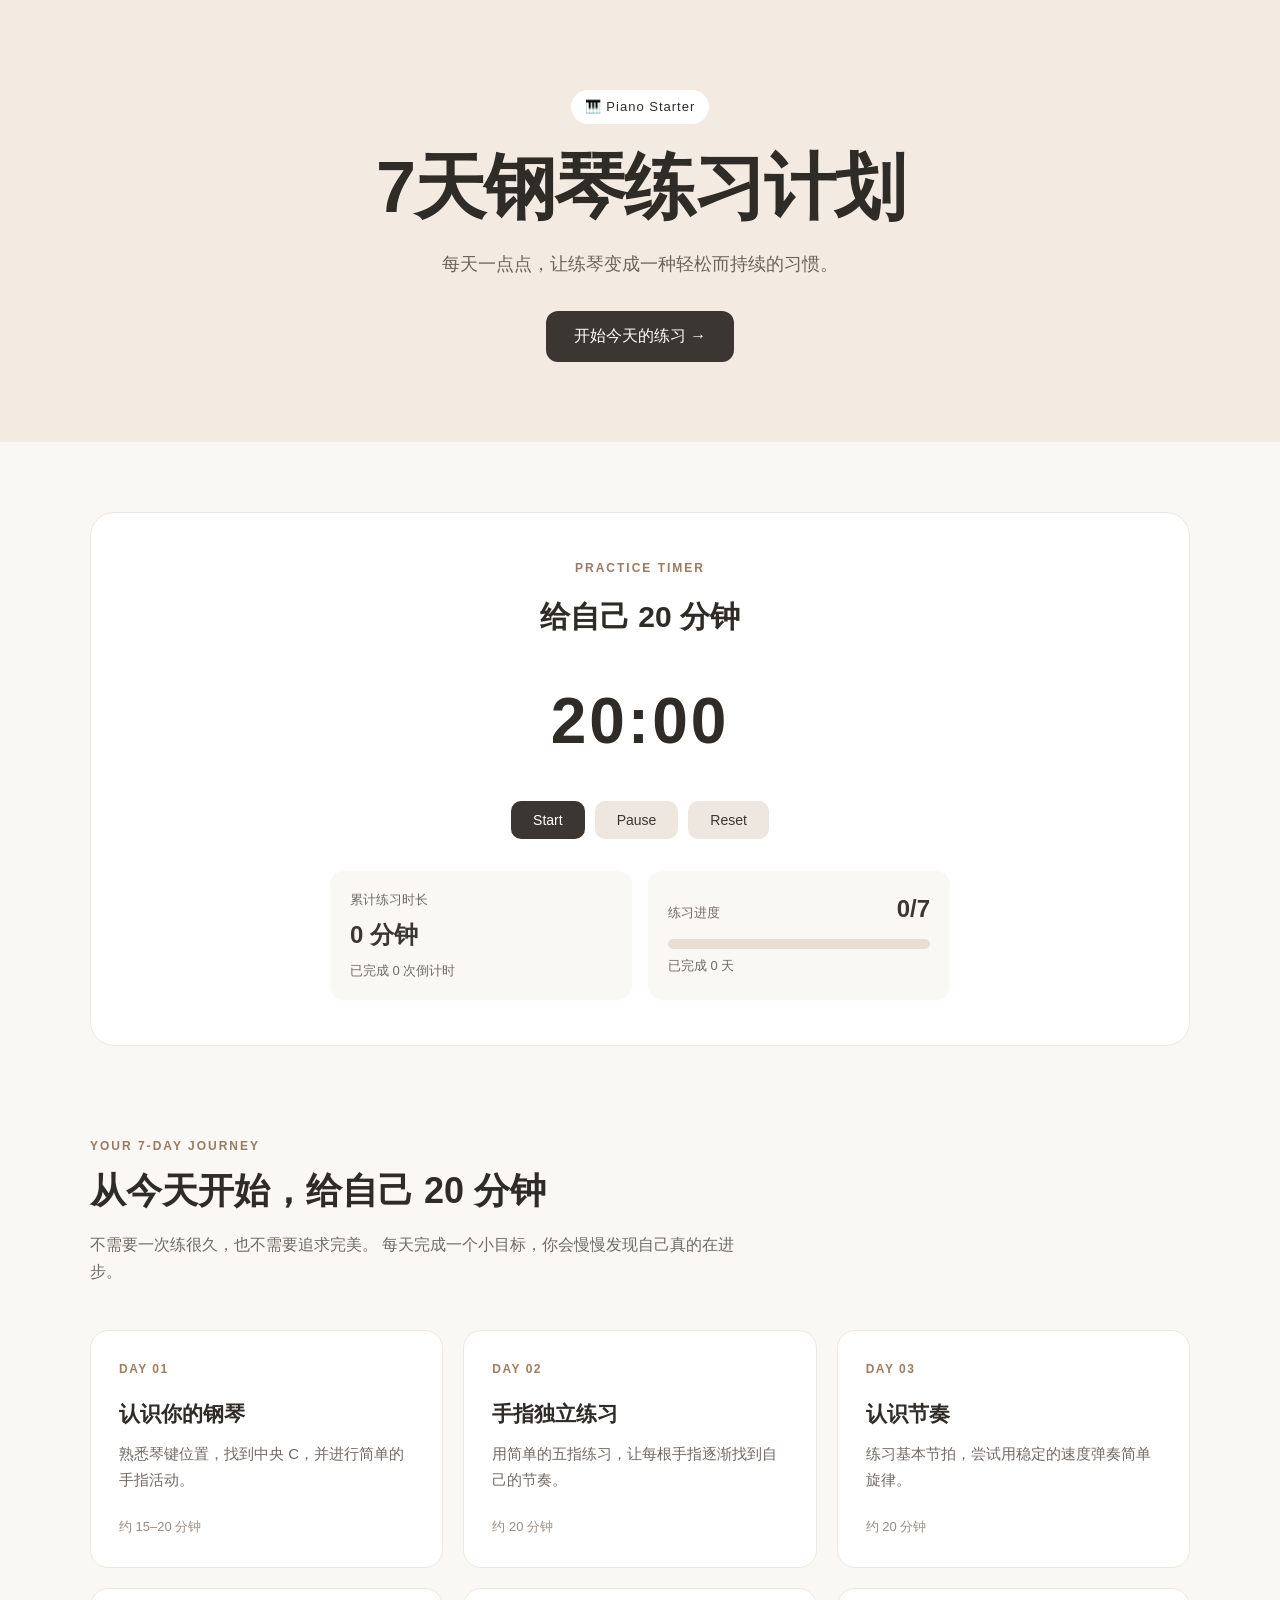
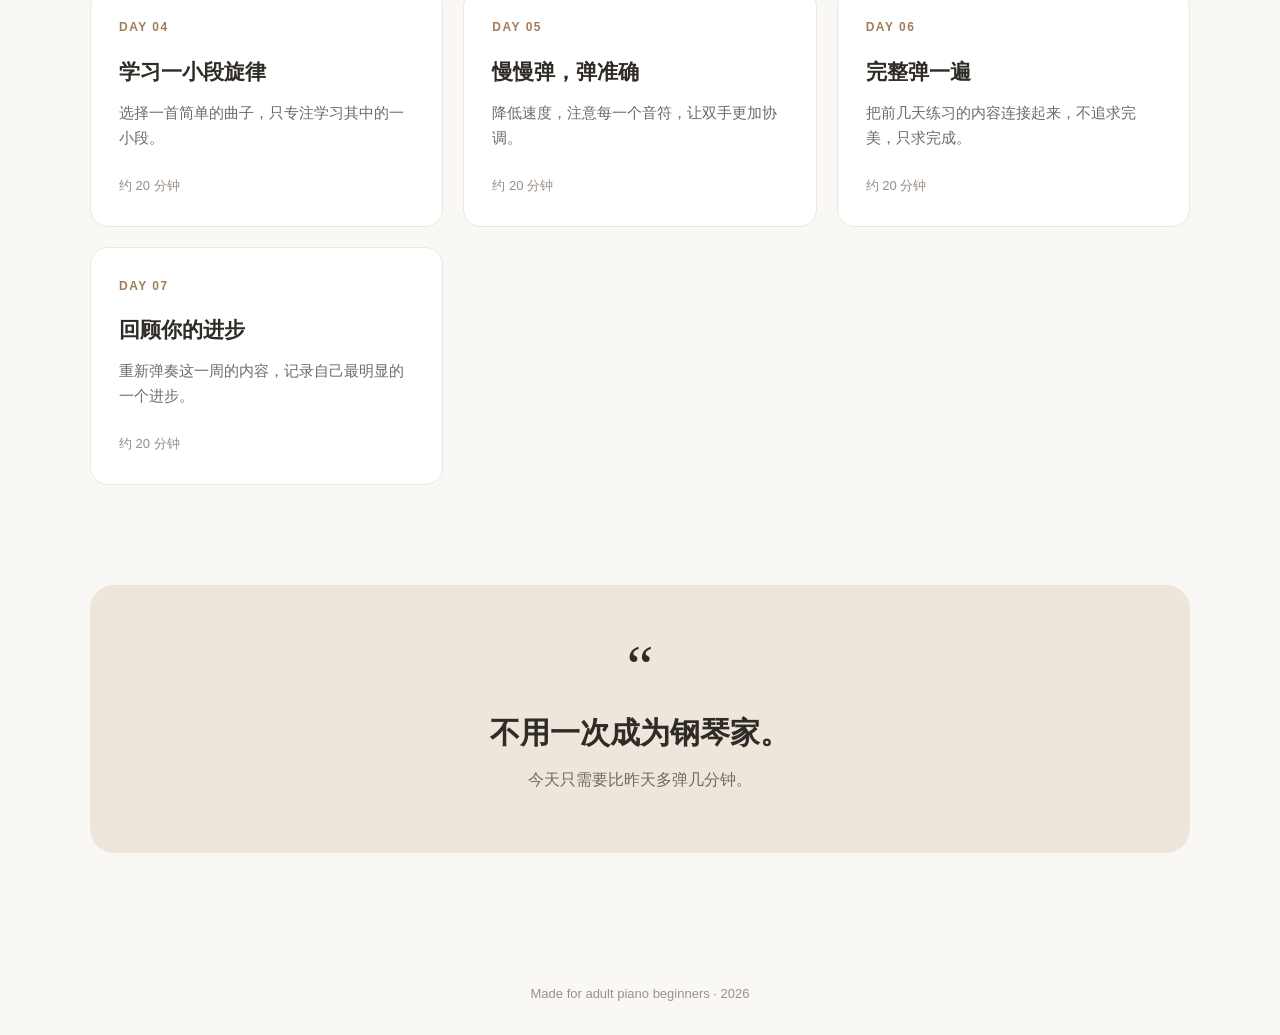
==== index.html @ 1a53426b "Initial version of piano practice website" ====
<!DOCTYPE html>
<html lang="zh-CN">
<head>
    <meta charset="UTF-8">
    <meta name="viewport" content="width=device-width, initial-scale=1.0">
    <title>钢琴初学者 · 7天练习计划</title>
    <link rel="stylesheet" href="style.css">
</head>

<body>


    <!-- Hero -->
    <header class="hero">
        <div class="container">

            <div class="badge">🎹 Piano Starter</div>

            <h1>7天钢琴练习计划</h1>

            <p class="subtitle">
                每天一点点，让练琴变成一种轻松而持续的习惯。
            </p>

            <button id="startButton" class="main-button">
                开始今天的练习 →
            </button>

            <p id="message" class="encouragement"></p>

        </div>
    </header>


    <main class="container">

        <!-- Timer -->
        <section class="timer-section">

            <p class="section-label">PRACTICE TIMER</p>

            <h2>给自己 20 分钟</h2>

            <div id="timer" class="timer">
                20:00
            </div>

            <div class="timer-buttons">

                <button id="startTimer" class="timer-button">
                    Start
                </button>

                <button id="pauseTimer" class="timer-button secondary">
                    Pause
                </button>

                <button id="resetTimer" class="timer-button secondary">
                    Reset
                </button>

            </div>

            <div class="practice-stats" aria-label="练习统计">
                <div class="practice-stat">
                    <span class="practice-stat-label">累计练习时长</span>
                    <strong id="totalPracticeDuration">0 分钟</strong>
                    <span id="completedTimerCount" class="practice-stat-detail">已完成 0 次倒计时</span>
                </div>

                <div class="practice-stat progress-stat">
                    <div class="progress-heading">
                        <span class="practice-stat-label">练习进度</span>
                        <strong id="practiceProgress">0/7</strong>
                    </div>
                    <div class="progress-track" role="progressbar" aria-label="七天练习进度" aria-valuemin="0" aria-valuemax="7" aria-valuenow="0">
                        <div id="practiceProgressBar" class="progress-bar"></div>
                    </div>
                    <span id="practiceProgressDetail" class="practice-stat-detail">已完成 0 天</span>
                </div>
            </div>

        </section>


        <!-- Introduction -->
        <section class="intro">

            <p class="section-label">
                YOUR 7-DAY JOURNEY
            </p>

            <h2>
                从今天开始，给自己 20 分钟
            </h2>

            <p>
                不需要一次练很久，也不需要追求完美。
                每天完成一个小目标，你会慢慢发现自己真的在进步。
            </p>

        </section>


        <!-- Practice Cards -->
        <section class="practice-grid">

            <article class="practice-card" data-day="1">
                <div class="day">DAY 01</div>
                <h3>认识你的钢琴</h3>
                <p>
                    熟悉琴键位置，找到中央 C，并进行简单的手指活动。
                </p>
                <span>约 15–20 分钟</span>
            
            <span class="completion-status" data-completion-day="1"></span>

            
            </article>

            <article class="practice-card" data-day="2">
                <div class="day">DAY 02</div>
                <h3>手指独立练习</h3>
                <p>
                    用简单的五指练习，让每根手指逐渐找到自己的节奏。
                </p>
                <span>约 20 分钟</span>
                <span class="completion-status" data-completion-day="2"></span>
            </article>


            <article class="practice-card" data-day="3">
                <div class="day">DAY 03</div>
                <h3>认识节奏</h3>
                <p>
                    练习基本节拍，尝试用稳定的速度弹奏简单旋律。
                </p>
                <span>约 20 分钟</span>
                <span class="completion-status" data-completion-day="3"></span>
            </article>


            <article class="practice-card" data-day="4">
                <div class="day">DAY 04</div>
                <h3>学习一小段旋律</h3>
                <p>
                    选择一首简单的曲子，只专注学习其中的一小段。
                </p>
                <span>约 20 分钟</span>
                <span class="completion-status" data-completion-day="4"></span>
            </article>


            <article class="practice-card" data-day="5">
                <div class="day">DAY 05</div>
                <h3>慢慢弹，弹准确</h3>
                <p>
                    降低速度，注意每一个音符，让双手更加协调。
                </p>
                <span>约 20 分钟</span>
                <span class="completion-status" data-completion-day="5"></span>
            </article>


            <article class="practice-card" data-day="6">
                <div class="day">DAY 06</div>
                <h3>完整弹一遍</h3>
                <p>
                    把前几天练习的内容连接起来，不追求完美，只求完成。
                </p>
                <span>约 20 分钟</span>
                <span class="completion-status" data-completion-day="6"></span>
            </article>


            <article class="practice-card" data-day="7">
                <div class="day">DAY 07</div>
                <h3>回顾你的进步</h3>
                <p>
                    重新弹奏这一周的内容，记录自己最明显的一个进步。
                </p>
                <span>约 20 分钟</span>
                <span class="completion-status" data-completion-day="7"></span>
            </article>

        </section>


        <!-- Bottom Message -->
        <section class="bottom-message">

            <div class="quote">
                “
            </div>

            <h2>
                不用一次成为钢琴家。
            </h2>

            <p>
                今天只需要比昨天多弹几分钟。
            </p>

        </section>
    
    </main>


    <!-- Modal -->
    <div id="practiceModal" class="modal">

        <div class="modal-content">

            <button id="maximizeModal" class="maximize-button" type="button" aria-label="Maximize window" title="Maximize window">
                ⛶
            </button>

            <button id="closeModal" class="close-button">
                ×
            </button>

            <p id="modalDay" class="modal-day">
                DAY 01
            </p>

            <h2 id="modalTitle">
                认识你的钢琴
            </h2>

            


            <div class="modal-section">

                <h3>🎹 今天练什么</h3>

                <p id="modalPractice">
                    找到中央 C，并熟悉钢琴键盘的位置。
                </p>

            </div>


            <div class="modal-section">

                <h3>⏱️ 建议练习时间</h3>

                <p id="modalTime">
                    15–20 分钟
                </p>

            </div>


            <div class="modal-section">

                <h3>📝 练习步骤</h3>

                <p id="modalSteps">
                    先找到中央 C，然后进行简单的五指练习。
                </p>

            </div>


            <div class="modal-section">

                <h3>💡 小提示</h3>

                <p id="modalTip">
                    不需要追求速度，先熟悉键盘的位置。
                </p>

            </div>


            <div class="video-placeholder">

   <video
    id="modalVideo"
    controls
    muted
    playsinline
    width="100%"
>
    <source id="modalVideoSource" src="./videos/day1.mp4" type="video/mp4">
</video>

<div id="videoComingSoon" class="video-coming-soon">
    <div class="video-icon">🎬</div>

    <strong>教学视频即将上线</strong>

    <p>先按照上面的练习步骤完成今天的练习吧。</p>
</div>
 <div id="encouragementMessage"></div> 
<div class="modal-practice-actions">
    <button id="completePracticeButton" class="complete-button">
        ✓ 完成今天的练习
    </button>
    <button id="repeatPracticeButton" class="repeat-button" type="button">
        再次练习
    </button>
</div>

          </div>

        </div>

    </div>


    <footer>
        <p>
            Made for adult piano beginners · 2026
        </p>
    </footer>


    <script src="script.js"></script>

</body>
</html>
---- style.css ----
* {
    margin: 0;
    padding: 0;
    box-sizing: border-box;
}


body {
    font-family: -apple-system, BlinkMacSystemFont, "Segoe UI", sans-serif;
    background: #faf8f5;
    color: #2f2b27;
    line-height: 1.7;
}


.container {
    width: min(1100px, 90%);
    margin: 0 auto;
}


/* =========================
   Hero
========================= */

.hero {
    padding: 90px 0 80px;
    text-align: center;
    background: #f3ebe2;
}


.badge {
    display: inline-block;
    padding: 6px 14px;
    margin-bottom: 22px;
    border-radius: 30px;
    background: #ffffff;
    font-size: 13px;
    letter-spacing: 1px;
}


.hero h1 {
    font-size: clamp(42px, 7vw, 72px);
    line-height: 1.15;
    margin-bottom: 20px;
    letter-spacing: -2px;
}


.subtitle {
    max-width: 560px;
    margin: 0 auto 32px;
    font-size: 18px;
    color: #6c625b;
}


/* =========================
   Main Button
========================= */

.main-button {
    border: none;
    padding: 15px 28px;
    border-radius: 12px;
    background: #3b3631;
    color: white;
    font-size: 16px;
    cursor: pointer;
    transition: transform 0.2s, box-shadow 0.2s;
}


.main-button:hover {
    transform: translateY(-2px);
    box-shadow: 0 8px 20px rgba(0, 0, 0, 0.15);
}


#encouragementMessage {
    text-align: center;
    font-size: 28px;
    font-weight: 600;
    margin: 20px 0;
}


/* =========================
   Timer
========================= */

.timer-section {
    margin-top: 70px;
    padding: 45px 30px;
    text-align: center;
    background: #ffffff;
    border: 1px solid #eee7df;
    border-radius: 24px;
}


.timer-section h2 {
    margin-bottom: 25px;
    font-size: 30px;
}


.timer {
    margin-bottom: 25px;
    font-size: 64px;
    font-weight: 700;
    letter-spacing: 3px;
}


.timer-buttons {
    display: flex;
    justify-content: center;
    gap: 10px;
    flex-wrap: wrap;
}


.timer-button {
    border: none;
    padding: 11px 22px;
    border-radius: 10px;
    background: #3b3631;
    color: white;
    font-size: 14px;
    cursor: pointer;
    transition: transform 0.2s, background 0.2s;
}


.timer-button:hover {
    transform: translateY(-2px);
}


.timer-button.secondary {
    background: #eee7df;
    color: #3b3631;
}


.timer-button.secondary:hover {
    background: #e2d9cf;
}


.practice-stats {
    display: grid;
    grid-template-columns: repeat(2, minmax(0, 1fr));
    gap: 16px;
    max-width: 620px;
    margin: 32px auto 0;
    text-align: left;
}


.practice-stat {
    padding: 18px 20px;
    border-radius: 14px;
    background: #faf8f5;
}


.practice-stat-label,
.practice-stat-detail {
    display: block;
    color: #716963;
    font-size: 13px;
}


.practice-stat strong {
    display: block;
    margin: 4px 0;
    color: #3b3631;
    font-size: 24px;
}


.progress-heading {
    display: flex;
    align-items: baseline;
    justify-content: space-between;
    gap: 12px;
}


.progress-heading strong {
    margin: 0;
}


.progress-track {
    height: 10px;
    margin: 10px 0 6px;
    overflow: hidden;
    border-radius: 999px;
    background: #e8ded4;
}


.progress-bar {
    width: 0;
    height: 100%;
    border-radius: inherit;
    background: #a27d5c;
    transition: width 0.25s ease;
}


/* =========================
   Introduction
========================= */

.intro {
    max-width: 650px;
    padding: 90px 0 45px;
}


.section-label {
    margin-bottom: 12px;
    font-size: 12px;
    letter-spacing: 2px;
    font-weight: 700;
    color: #9a7b62;
}


.intro h2 {
    margin-bottom: 16px;
    font-size: 36px;
    line-height: 1.3;
}


.intro p:last-child {
    color: #716963;
}


/* =========================
   Practice Cards
========================= */

.practice-grid {
    display: grid;
    grid-template-columns: repeat(3, 1fr);
    gap: 20px;
}


.practice-card {
    padding: 28px;
    background: white;
    border: 1px solid #eee7df;
    border-radius: 18px;
    cursor: pointer;
    transition:
        transform 0.2s,
        box-shadow 0.2s,
        background 0.2s;
}


.practice-card:hover {
    transform: translateY(-5px);
    background: #f5eee7;
    box-shadow: 0 12px 30px rgba(70, 55, 40, 0.12);
}


.day {
    margin-bottom: 16px;
    font-size: 12px;
    letter-spacing: 1.5px;
    font-weight: 700;
    color: #a27d5c;
}


.practice-card h3 {
    margin-bottom: 10px;
    font-size: 21px;
}


.practice-card p {
    margin-bottom: 20px;
    color: #716963;
    font-size: 15px;
}


.practice-card span {
    font-size: 13px;
    color: #998d84;
}


/* =========================
   Modal
========================= */

.modal {
    position: fixed;
    inset: 0;
    z-index: 1000;

    display: none;
    align-items: center;
    justify-content: center;

    padding: 20px;

    background: rgba(47, 43, 39, 0.55);

    backdrop-filter: blur(4px);
}


.modal.show {
    display: flex;
}


.modal-content {
    position: relative;

    width: min(600px, 100%);
    min-width: 320px;
    max-height: 90vh;
    max-width: calc(100vw - 40px);

    overflow: auto;
    resize: both;
    box-sizing: border-box;

    padding: 45px;

    background: #ffffff;

    border-radius: 24px;

    box-shadow: 0 25px 70px rgba(0, 0, 0, 0.2);

    animation: modalAppear 0.25s ease;
}


@keyframes modalAppear {

    from {
        opacity: 0;
        transform: translateY(15px) scale(0.98);
    }

    to {
        opacity: 1;
        transform: translateY(0) scale(1);
    }

}


.close-button {
    position: absolute;
    top: 18px;
    right: 20px;

    width: 36px;
    height: 36px;

    border: none;
    border-radius: 50%;

    background: #eee7df;

    color: #3b3631;

    font-size: 24px;

    line-height: 1;

    cursor: pointer;
}


.close-button:hover {
    background: #e2d9cf;
}


.maximize-button {
    position: absolute;
    top: 18px;
    right: 64px;

    width: 36px;
    height: 36px;

    border: none;
    border-radius: 50%;

    background: #eee7df;
    color: #3b3631;

    font-size: 20px;
    line-height: 1;

    cursor: pointer;
}


.maximize-button:hover {
    background: #e2d9cf;
}


.modal-content.is-maximized {
    width: calc(100vw - 32px);
    height: calc(100vh - 32px);
    max-width: none;
    max-height: none;

    display: grid;
    grid-template-columns: minmax(0, 1fr) minmax(280px, 0.9fr);
    column-gap: clamp(24px, 4vw, 56px);
    align-content: center;

    padding: clamp(20px, 3vw, 40px) clamp(28px, 5vw, 72px);

    overflow: hidden;
    resize: none;
}


.modal-content.is-maximized > .modal-day,
.modal-content.is-maximized > h2,
.modal-content.is-maximized > .modal-section,
.modal-content.is-maximized > #encouragementMessage,
.modal-content.is-maximized > .modal-practice-actions {
    grid-column: 1;
}


.modal-content.is-maximized > h2 {
    margin-bottom: clamp(12px, 2vh, 24px);
    font-size: clamp(24px, 2.5vw, 34px);
}


.modal-content.is-maximized > .modal-section {
    margin-bottom: clamp(8px, 1.5vh, 18px);
}


.modal-content.is-maximized > .modal-section h3 {
    font-size: clamp(14px, 1.4vw, 16px);
}


.modal-content.is-maximized > .modal-section p {
    font-size: clamp(13px, 1.3vw, 16px);
    line-height: 1.45;
}


.modal-content.is-maximized > .video-placeholder {
    grid-column: 2;
    grid-row: 1 / span 8;
    align-self: center;

    margin-top: 0;
    padding: clamp(16px, 2vw, 28px);
}


.modal-content.is-maximized .video-placeholder video {
    height: clamp(160px, 42vh, 360px);
}


.modal-day {
    margin-bottom: 8px;

    color: #a27d5c;

    font-size: 12px;

    font-weight: 700;

    letter-spacing: 2px;
}


.modal-content > h2 {
    margin-bottom: 30px;

    font-size: 34px;

    line-height: 1.3;
}


.modal-section {
    margin-bottom: 24px;
}


.modal-section h3 {
    margin-bottom: 7px;

    font-size: 16px;
}


.modal-section p {
    color: #716963;
}


/* =========================
   Video Placeholder
========================= */

.video-placeholder {
    margin-top: 30px;
    padding: 35px 20px;

    text-align: center;

    border: 2px dashed #ded4ca;
    border-radius: 16px;

    background: #faf8f5;
}


.video-icon {
    display: inline-flex;

    align-items: center;
    justify-content: center;

    width: 48px;
    height: 48px;

    margin-bottom: 12px;

    border-radius: 50%;

    background: #eee5db;

    font-size: 18px;
}


.video-placeholder strong {
    display: block;

    margin-bottom: 5px;
}


.video-placeholder p {
    color: #998d84;

    font-size: 13px;
}
.video-placeholder video {
    display: block;
    width: 100%;
    height: 300px;
    margin: 0 auto;
    background: black;
}

/* =========================
   Bottom Message
========================= */

.bottom-message {
    margin: 100px 0;
    padding: 60px 30px;
    text-align: center;
    background: #eee5db;
    border-radius: 24px;
}


.quote {
    font-family: Georgia, serif;
    font-size: 60px;
    line-height: 0.7;
}


.bottom-message h2 {
    margin: 20px 0 8px;
    font-size: 30px;
}


.bottom-message p {
    color: #716963;
}


/* =========================
   Footer
========================= */

footer {
    padding: 30px;
    text-align: center;
    font-size: 13px;
    color: #9a918a;
}


/* =========================
   Mobile
========================= */

@media (max-width: 800px) {

    .hero {
        padding: 65px 0;
    }

    .practice-grid {
        grid-template-columns: repeat(2, 1fr);
    }

    .intro {
        padding-top: 65px;
    }

    .modal-content {
        min-width: 0;
        resize: none;
    }

    .modal-content.is-maximized {
        width: calc(100vw - 24px);
        height: calc(100vh - 24px);
        grid-template-columns: minmax(0, 1fr);
        row-gap: 0;
        padding: 52px 20px 18px;
        overflow-y: auto;
    }

    .modal-content.is-maximized > .video-placeholder {
        grid-column: 1;
        grid-row: auto;
        margin-top: 8px;
    }

    .modal-content.is-maximized .video-placeholder video {
        height: min(28vh, 220px);
    }

}


@media (max-width: 550px) {

    .hero h1 {
        letter-spacing: -1px;
    }

    .subtitle {
        font-size: 16px;
    }

    .practice-grid {
        grid-template-columns: 1fr;
    }

    .intro h2 {
        font-size: 29px;
    }

    .timer {
        font-size: 50px;
    }

    .practice-stats {
        grid-template-columns: 1fr;
    }

    .modal-content {
        padding: 35px 24px;
    }

    .modal-content > h2 {
        font-size: 28px;
    }

    .bottom-message {
        margin: 70px 0;
        padding: 45px 20px;
    }

}
.video-coming-soon {
    margin-top: 30px;
    padding: 35px 20px;

    text-align: center;

    border: 2px dashed #ded4ca;
    border-radius: 16px;

    background: #faf8f5;
}

.video-coming-soon strong {
    display: block;
    margin-bottom: 5px;
}

.video-coming-soon p {
    color: #998d84;
    font-size: 13px;
}
.complete-button {
    display: block;

    width: 100%;

    margin-top: 25px;
    padding: 14px 20px;

    border: none;
    border-radius: 12px;

    background: #3b3631;
    color: white;

    font-size: 15px;
    font-weight: 600;

    cursor: pointer;
}

.complete-button:hover {
    opacity: 0.9;
}


.modal-practice-actions {
    display: flex;
    gap: 12px;
    flex-wrap: wrap;
    margin-top: 25px;
}


.modal-practice-actions .complete-button {
    width: auto;
    flex: 1;
    margin-top: 0;
}


.repeat-button {
    border: 1px solid #d9c9ba;
    border-radius: 10px;
    padding: 14px 20px;
    background: #fff;
    color: #6c5140;
    font-size: 15px;
    font-weight: 600;
    cursor: pointer;
}


.repeat-button:hover {
    background: #faf3ec;
}

.completed-page {
    filter: brightness(0.85);
}
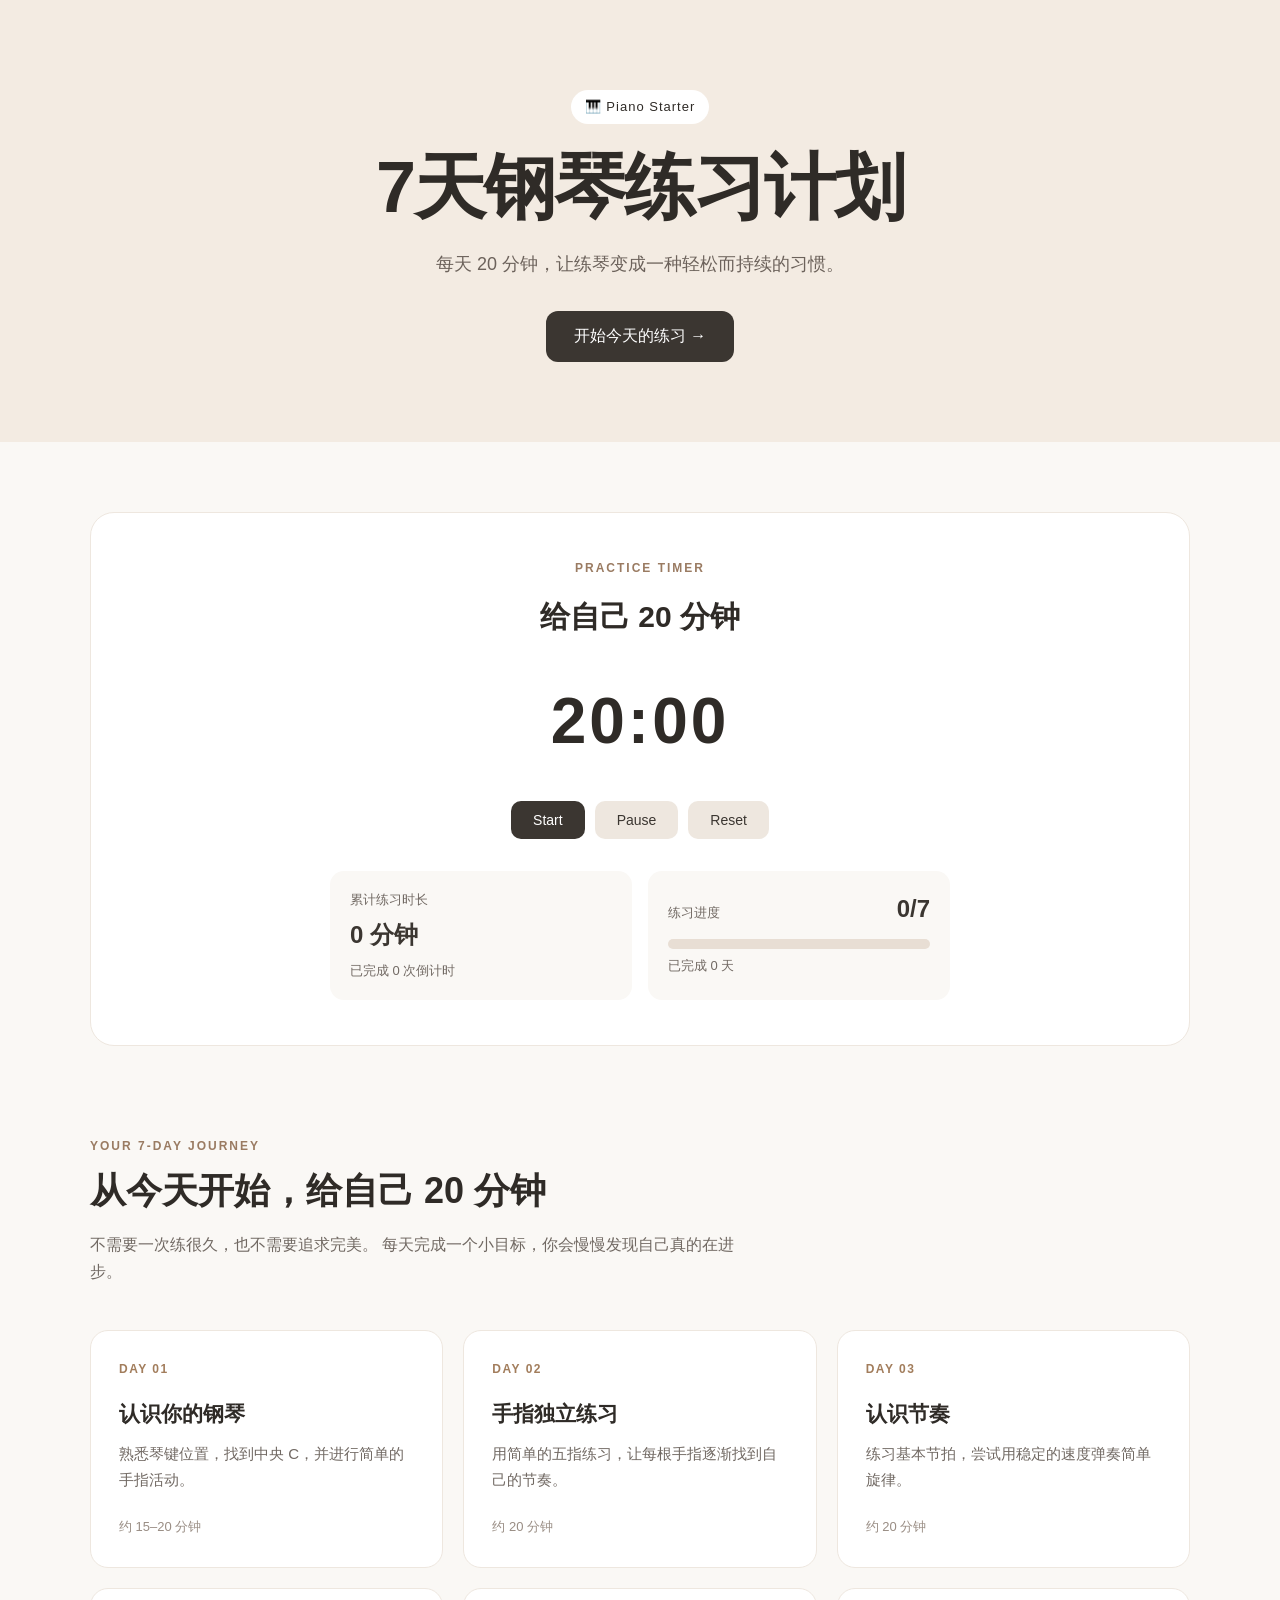
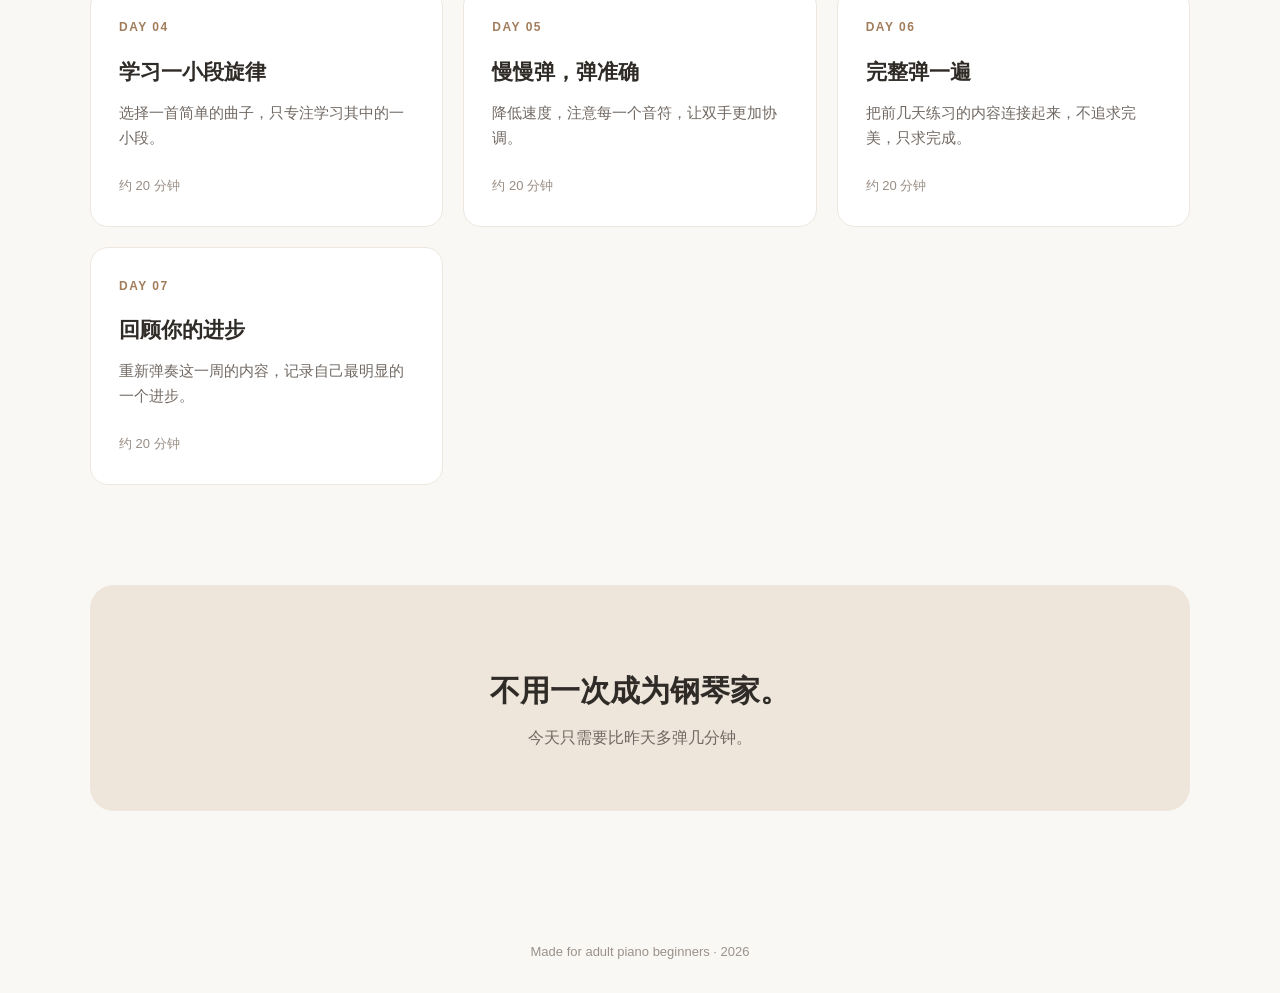
==== commit e23aa8fb: "Update homepage subtitle" ====
--- a/index.html
+++ b/index.html
@@ -19,7 +19,7 @@
             <h1>7天钢琴练习计划</h1>
 
             <p class="subtitle">
-                每天一点点，让练琴变成一种轻松而持续的习惯。
+                每天 20 分钟，让练琴变成一种轻松而持续的习惯。
             </p>
 
             <button id="startButton" class="main-button">
@@ -190,7 +190,7 @@
         <section class="bottom-message">
 
             <div class="quote">
-                “
+        
             </div>
 
             <h2>
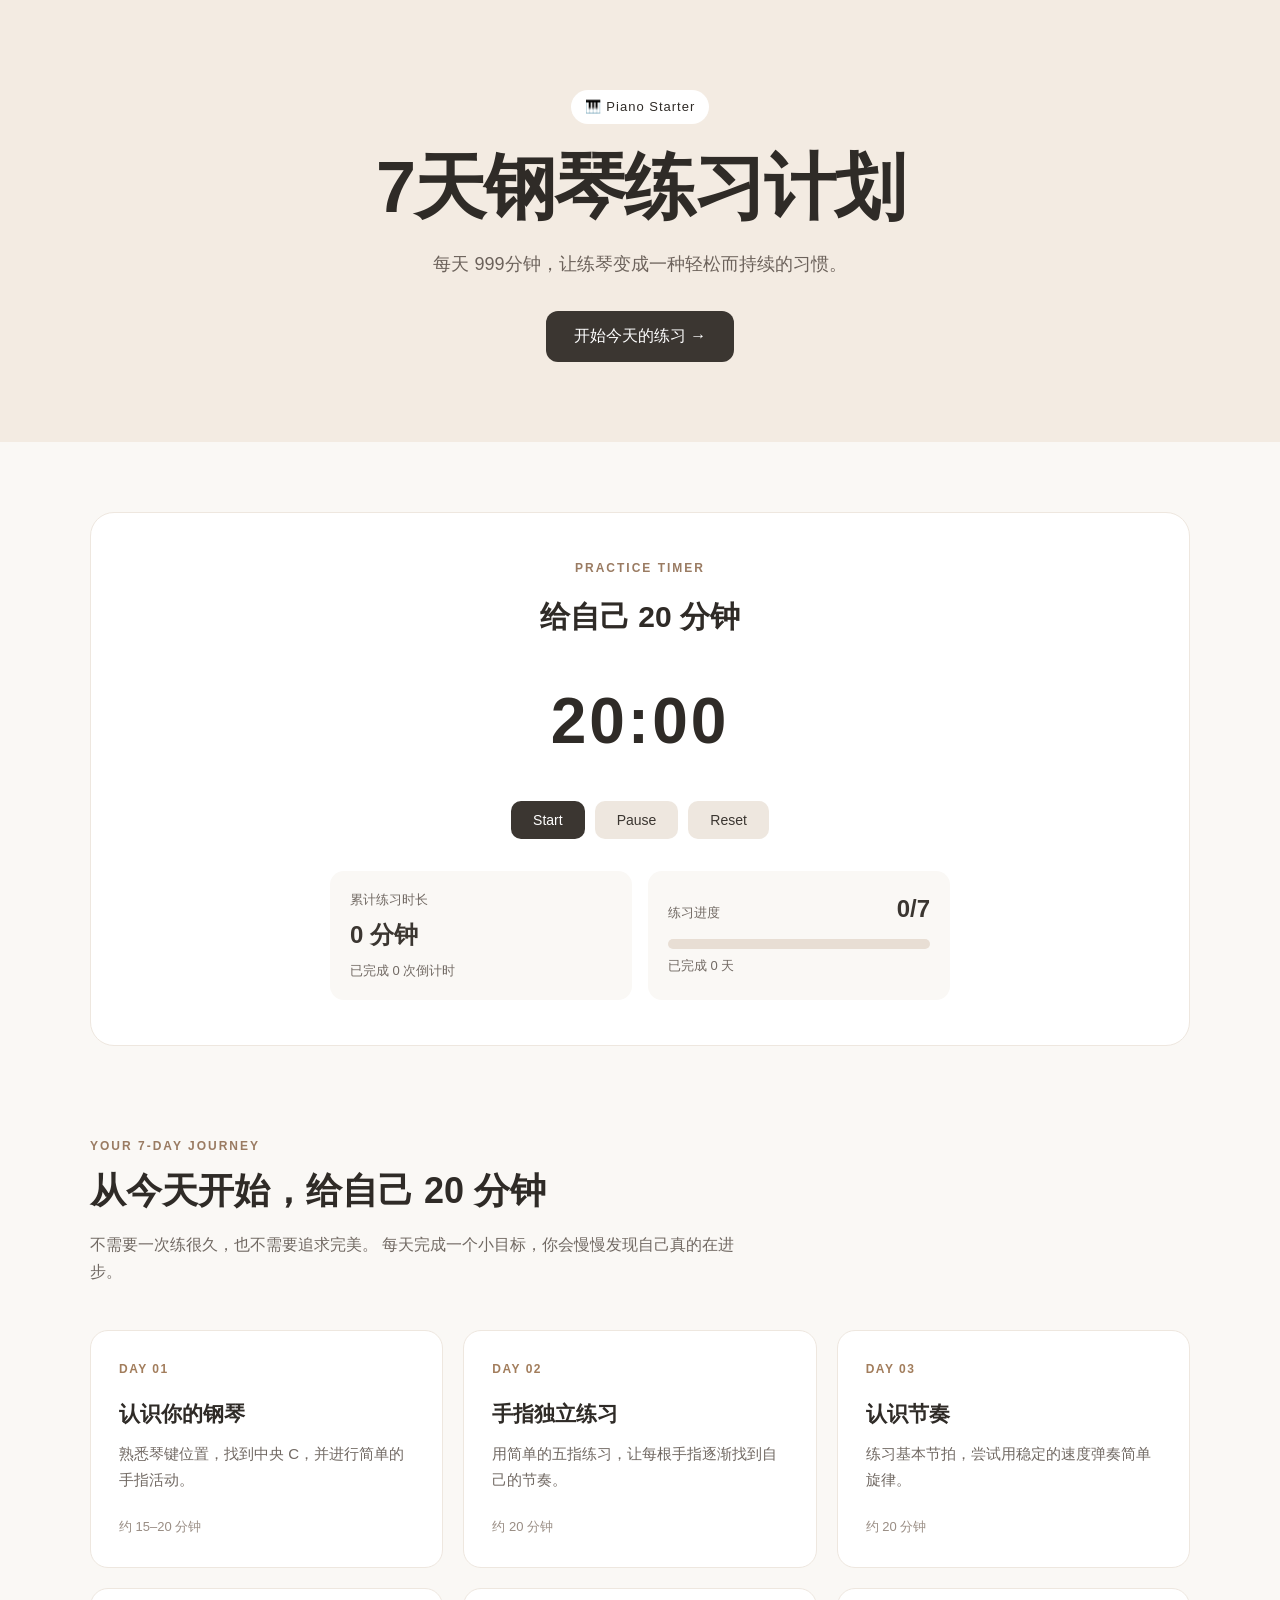
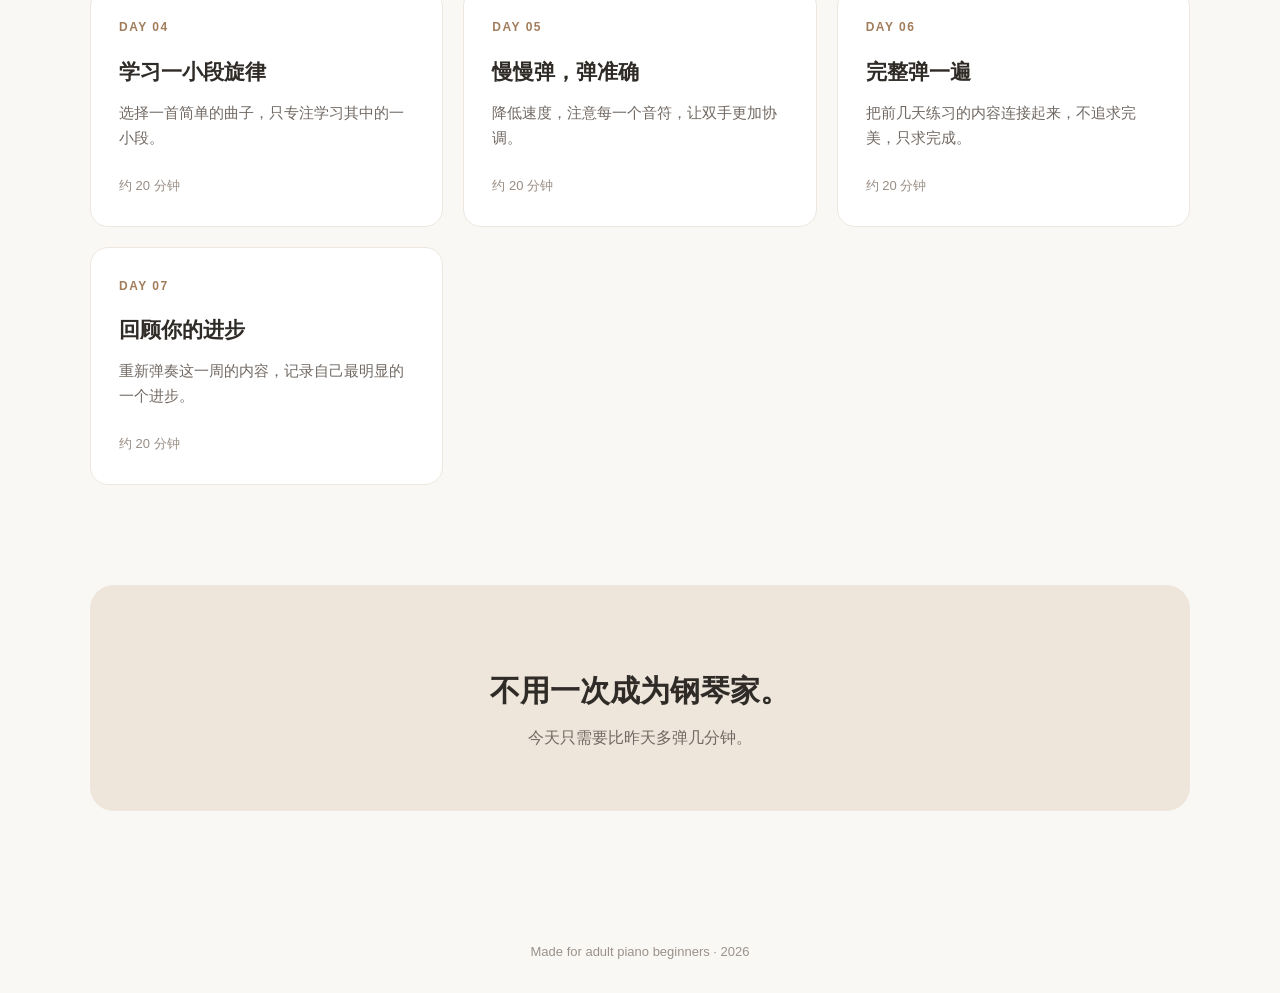
==== commit 9c83b09d: "Change practice time" ====
--- a/index.html
+++ b/index.html
@@ -19,7 +19,7 @@
             <h1>7天钢琴练习计划</h1>
 
             <p class="subtitle">
-                每天 20 分钟，让练琴变成一种轻松而持续的习惯。
+                每天 999分钟，让练琴变成一种轻松而持续的习惯。
             </p>
 
             <button id="startButton" class="main-button">
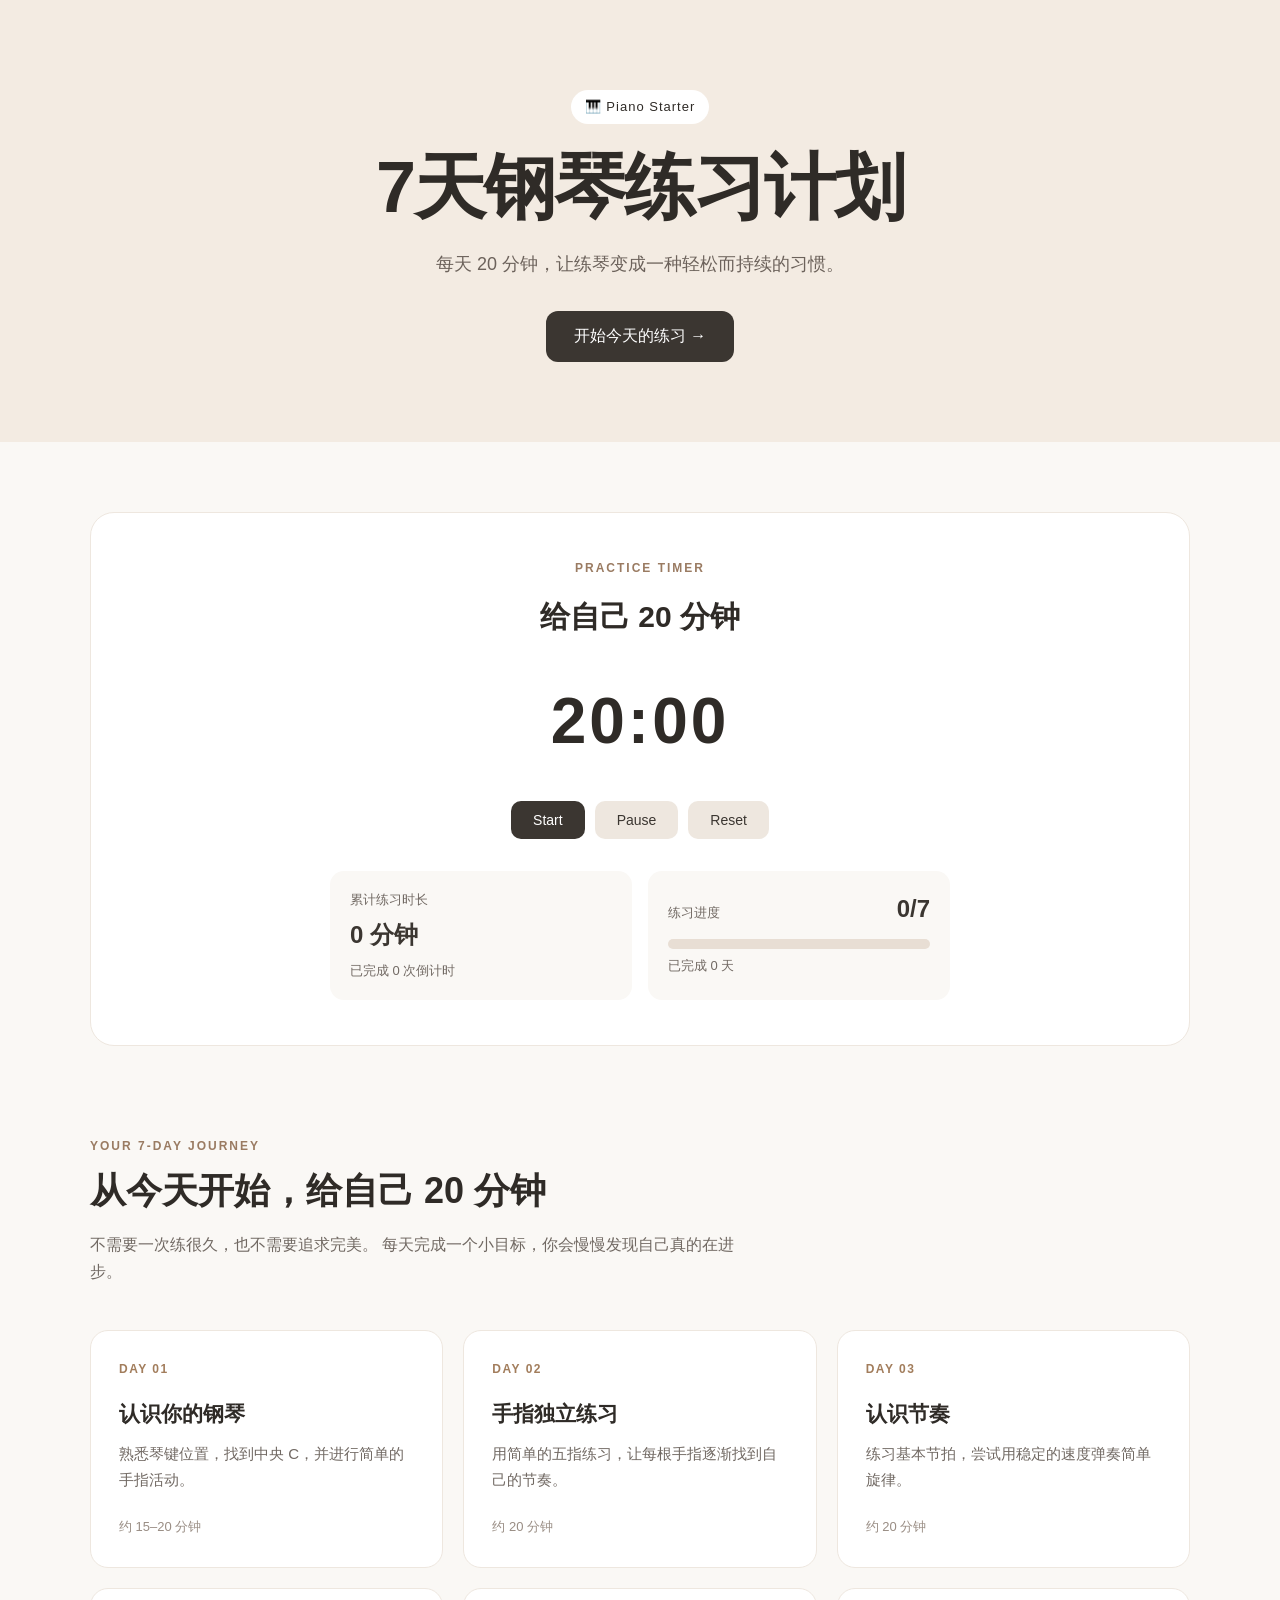
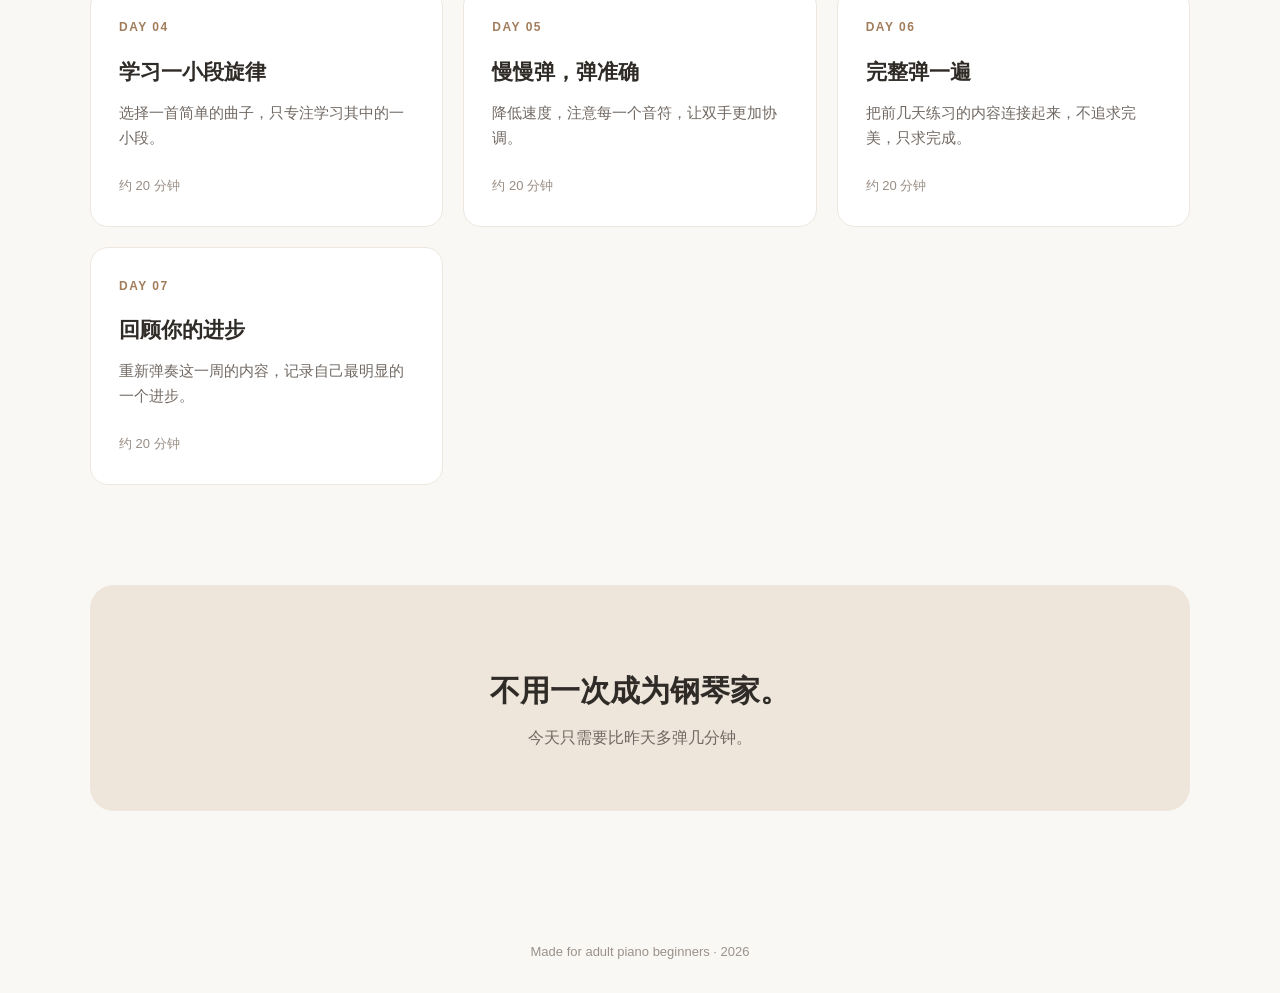
==== commit 99cc0c63: "Revert "Change practice time" This reverts commit 9c83b09d277766f130a2c8afde7ea3d3c0d91660." ====
--- a/index.html
+++ b/index.html
@@ -19,7 +19,7 @@
             <h1>7天钢琴练习计划</h1>
 
             <p class="subtitle">
-                每天 999分钟，让练琴变成一种轻松而持续的习惯。
+                每天 20 分钟，让练琴变成一种轻松而持续的习惯。
             </p>
 
             <button id="startButton" class="main-button">
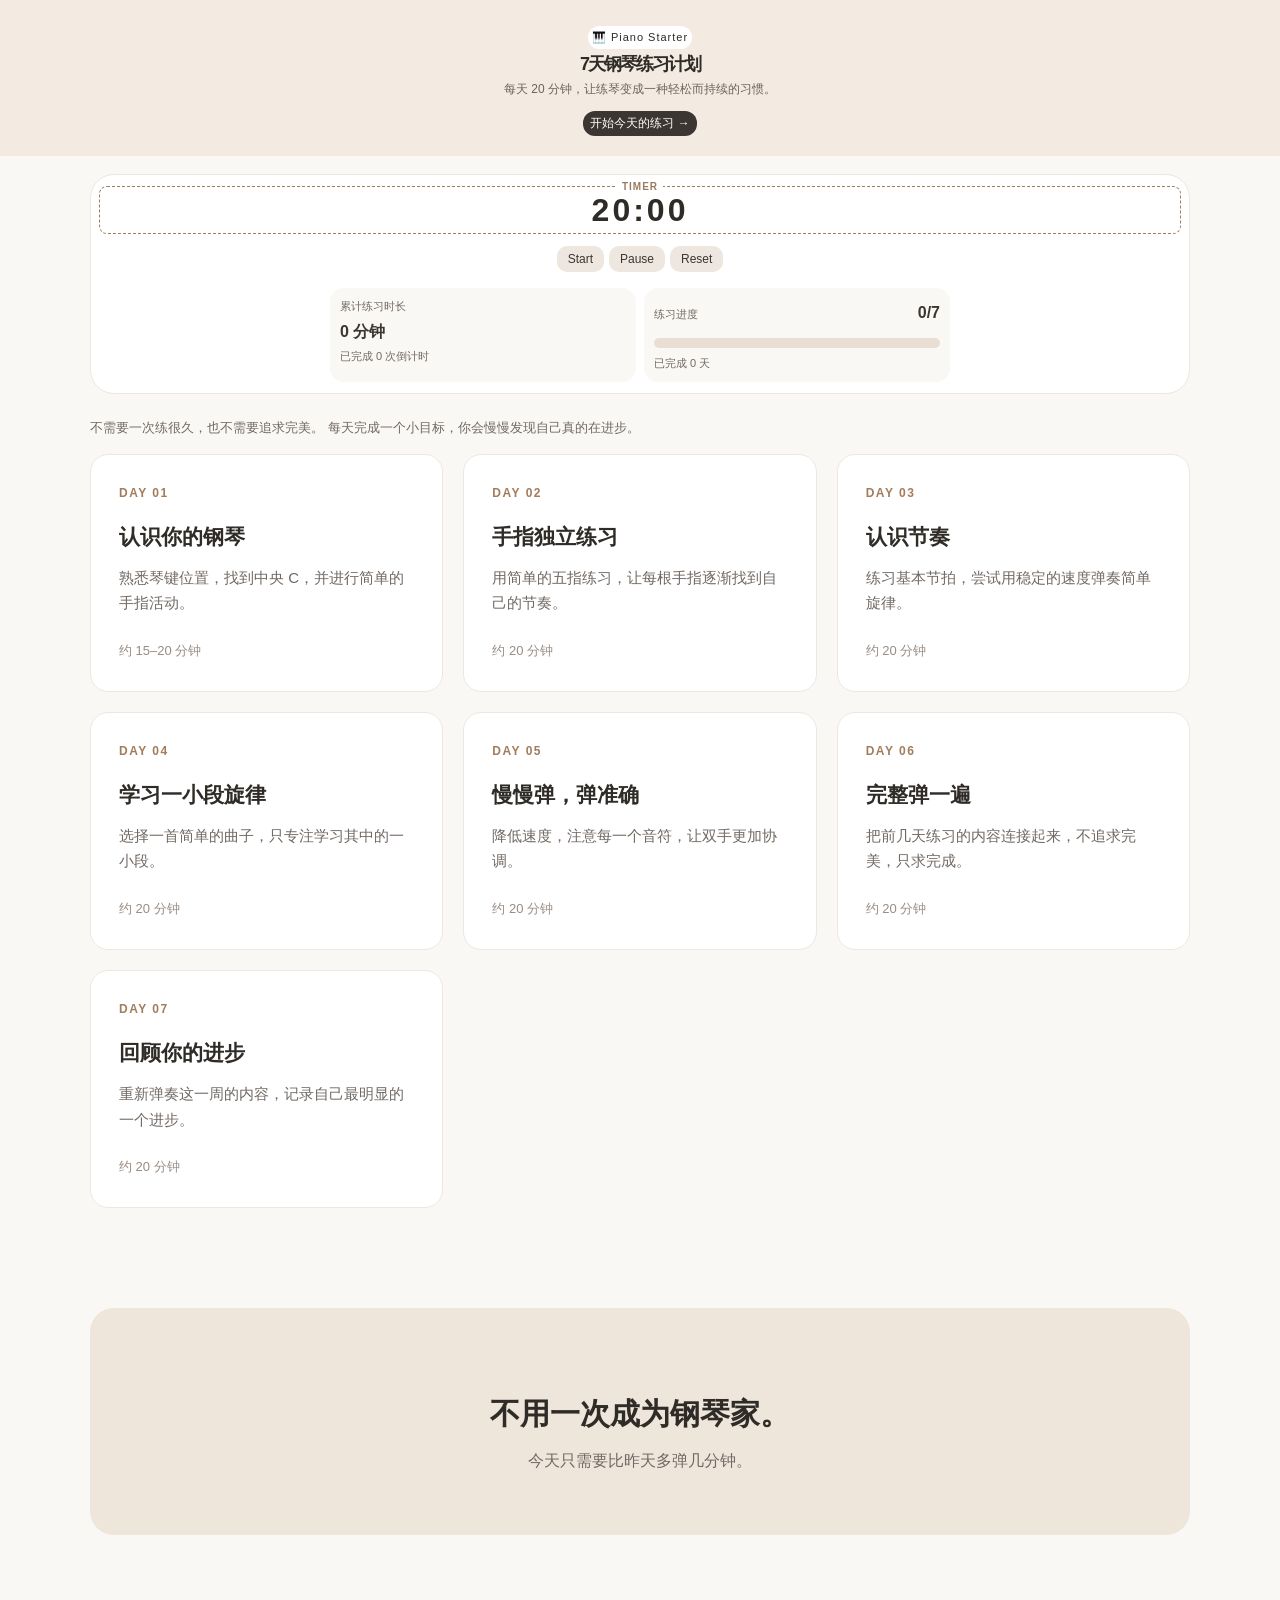
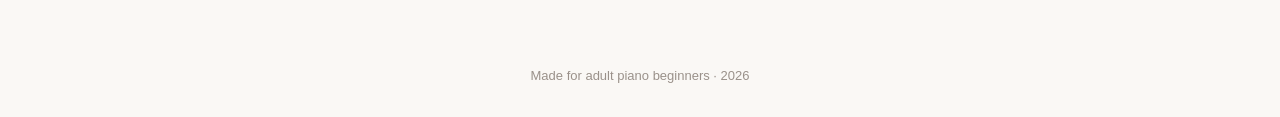
==== commit a569f0c4: "Improve practice timer experience" ====
--- a/index.html
+++ b/index.html
@@ -36,10 +36,6 @@
 
         <!-- Timer -->
         <section class="timer-section">
-
-            <p class="section-label">PRACTICE TIMER</p>
-
-            <h2>给自己 20 分钟</h2>
 
             <div id="timer" class="timer">
                 20:00
@@ -85,14 +81,6 @@
 
         <!-- Introduction -->
         <section class="intro">
-
-            <p class="section-label">
-                YOUR 7-DAY JOURNEY
-            </p>
-
-            <h2>
-                从今天开始，给自己 20 分钟
-            </h2>
 
             <p>
                 不需要一次练很久，也不需要追求完美。
--- a/style.css
+++ b/style.css
@@ -24,7 +24,7 @@
 ========================= */
 
 .hero {
-    padding: 90px 0 80px;
+    padding: 22px 0 20px;
     text-align: center;
     background: #f3ebe2;
 }
@@ -32,27 +32,27 @@
 
 .badge {
     display: inline-block;
-    padding: 6px 14px;
-    margin-bottom: 22px;
+    padding: 2px 4px;
+    margin-bottom: 5px;
     border-radius: 30px;
     background: #ffffff;
-    font-size: 13px;
+    font-size: 11px;
     letter-spacing: 1px;
 }
 
 
 .hero h1 {
-    font-size: clamp(42px, 7vw, 72px);
+    font-size: clamp(16px, 1.75vw, 18px);
     line-height: 1.15;
-    margin-bottom: 20px;
+    margin-bottom: 5px;
     letter-spacing: -2px;
 }
 
 
 .subtitle {
     max-width: 560px;
-    margin: 0 auto 32px;
-    font-size: 18px;
+    margin: 0 auto 8px;
+    font-size: 12px;
     color: #6c625b;
 }
 
@@ -63,11 +63,11 @@
 
 .main-button {
     border: none;
-    padding: 15px 28px;
+    padding: 4px 7px;
     border-radius: 12px;
     background: #3b3631;
     color: white;
-    font-size: 16px;
+    font-size: 12px;
     cursor: pointer;
     transition: transform 0.2s, box-shadow 0.2s;
 }
@@ -92,8 +92,8 @@
 ========================= */
 
 .timer-section {
-    margin-top: 70px;
-    padding: 45px 30px;
+    margin-top: 18px;
+    padding: 11px 8px;
     text-align: center;
     background: #ffffff;
     border: 1px solid #eee7df;
@@ -102,34 +102,55 @@
 
 
 .timer-section h2 {
-    margin-bottom: 25px;
-    font-size: 30px;
+    margin-bottom: 12px;
+    font-size: 20px;
 }
 
 
 .timer {
-    margin-bottom: 25px;
-    font-size: 64px;
+    position: relative;
+    margin-bottom: 12px;
+    padding: 4px 10px;
+    border: 1px dashed #a27d5c;
+    border-radius: 8px;
+    font-size: 32px;
     font-weight: 700;
+    line-height: 1.2;
     letter-spacing: 3px;
+}
+
+
+.timer::before {
+    content: "TIMER";
+    position: absolute;
+    top: 0;
+    left: 50%;
+    padding: 0 5px;
+    background: #ffffff;
+    color: #9a7b62;
+    font-size: 10px;
+    font-weight: 700;
+    line-height: 1;
+    letter-spacing: 1px;
+    transform: translate(-50%, -50%);
 }
 
 
 .timer-buttons {
     display: flex;
     justify-content: center;
-    gap: 10px;
+    gap: 5px;
     flex-wrap: wrap;
 }
 
 
 .timer-button {
     border: none;
-    padding: 11px 22px;
+    padding: 6px 11px;
     border-radius: 10px;
-    background: #3b3631;
-    color: white;
-    font-size: 14px;
+    background: #eee7df;
+    color: #3b3631;
+    font-size: 12px;
     cursor: pointer;
     transition: transform 0.2s, background 0.2s;
 }
@@ -151,36 +172,43 @@
 }
 
 
+.timer-button.is-active,
+.timer-button.secondary.is-active:hover {
+    background: #3b3631;
+    color: white;
+}
+
+
 .practice-stats {
     display: grid;
     grid-template-columns: repeat(2, minmax(0, 1fr));
-    gap: 16px;
+    gap: 8px;
     max-width: 620px;
-    margin: 32px auto 0;
+    margin: 16px auto 0;
     text-align: left;
 }
 
 
 .practice-stat {
-    padding: 18px 20px;
+    padding: 9px 10px;
     border-radius: 14px;
     background: #faf8f5;
 }
 
 
-.practice-stat-label,
-.practice-stat-detail {
+.timer-section .practice-stat-label,
+.timer-section .practice-stat-detail {
     display: block;
     color: #716963;
-    font-size: 13px;
-}
-
-
-.practice-stat strong {
+    font-size: 11px;
+}
+
+
+.timer-section .practice-stat strong {
     display: block;
-    margin: 4px 0;
+    margin: 2px 0;
     color: #3b3631;
-    font-size: 24px;
+    font-size: 16px;
 }
 
 
@@ -220,8 +248,8 @@
 ========================= */
 
 .intro {
-    max-width: 650px;
-    padding: 90px 0 45px;
+    max-width: none;
+    padding: 24px 0 16px;
 }
 
 
@@ -243,6 +271,9 @@
 
 .intro p:last-child {
     color: #716963;
+    font-size: 13px;
+    line-height: 1.5;
+    white-space: nowrap;
 }
 
 
@@ -633,7 +664,7 @@
 @media (max-width: 800px) {
 
     .hero {
-        padding: 65px 0;
+        padding: 16px 0;
     }
 
     .practice-grid {
@@ -641,7 +672,7 @@
     }
 
     .intro {
-        padding-top: 65px;
+        padding-top: 16px;
     }
 
     .modal-content {
@@ -678,19 +709,19 @@
     }
 
     .subtitle {
-        font-size: 16px;
+        font-size: 12px;
     }
 
     .practice-grid {
         grid-template-columns: 1fr;
     }
 
-    .intro h2 {
-        font-size: 29px;
+    .intro p:last-child {
+        white-space: normal;
     }
 
     .timer {
-        font-size: 50px;
+        font-size: 25px;
     }
 
     .practice-stats {
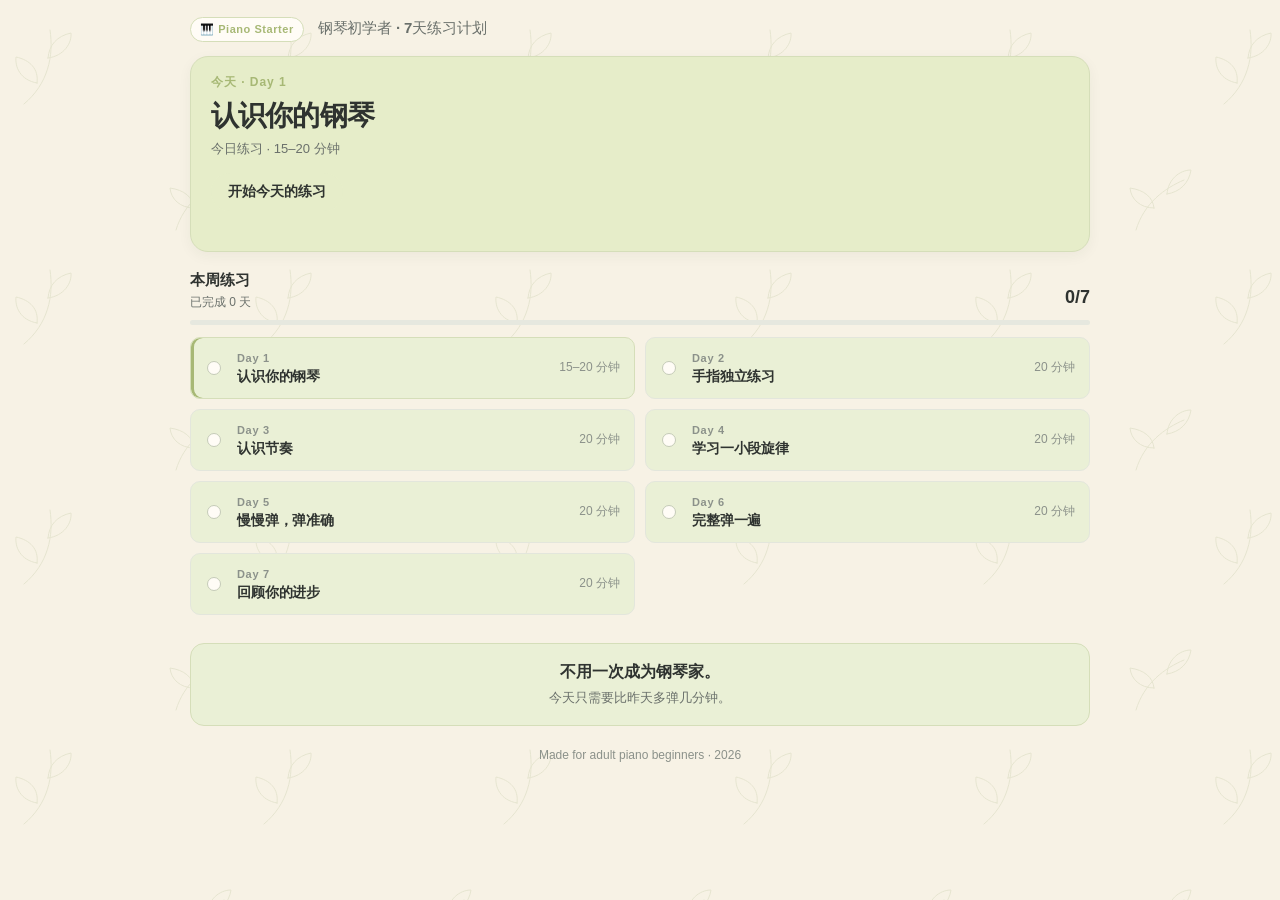
==== commit 8789bc89: "Update piano practice website UI" ====
--- a/index.html
+++ b/index.html
@@ -9,192 +9,125 @@
 
 <body>
 
-
-    <!-- Hero -->
-    <header class="hero">
-        <div class="container">
-
+    <header class="site-header">
+        <div class="container header-inner">
             <div class="badge">🎹 Piano Starter</div>
-
-            <h1>7天钢琴练习计划</h1>
-
-            <p class="subtitle">
-                每天 20 分钟，让练琴变成一种轻松而持续的习惯。
-            </p>
-
-            <button id="startButton" class="main-button">
-                开始今天的练习 →
-            </button>
-
-            <p id="message" class="encouragement"></p>
-
+            <h1>钢琴初学者 · 7天练习计划</h1>
         </div>
     </header>
 
 
     <main class="container">
 
-        <!-- Timer -->
-        <section class="timer-section">
-
-            <div id="timer" class="timer">
-                20:00
-            </div>
-
-            <div class="timer-buttons">
-
-                <button id="startTimer" class="timer-button">
-                    Start
-                </button>
-
-                <button id="pauseTimer" class="timer-button secondary">
-                    Pause
-                </button>
-
-                <button id="resetTimer" class="timer-button secondary">
-                    Reset
-                </button>
-
-            </div>
-
-            <div class="practice-stats" aria-label="练习统计">
-                <div class="practice-stat">
-                    <span class="practice-stat-label">累计练习时长</span>
-                    <strong id="totalPracticeDuration">0 分钟</strong>
-                    <span id="completedTimerCount" class="practice-stat-detail">已完成 0 次倒计时</span>
-                </div>
-
-                <div class="practice-stat progress-stat">
-                    <div class="progress-heading">
-                        <span class="practice-stat-label">练习进度</span>
-                        <strong id="practiceProgress">0/7</strong>
-                    </div>
-                    <div class="progress-track" role="progressbar" aria-label="七天练习进度" aria-valuemin="0" aria-valuemax="7" aria-valuenow="0">
-                        <div id="practiceProgressBar" class="progress-bar"></div>
-                    </div>
-                    <span id="practiceProgressDetail" class="practice-stat-detail">已完成 0 天</span>
-                </div>
-            </div>
-
+        <section class="today-panel" aria-labelledby="todayTitle">
+            <p class="today-kicker" id="todayLabel">今天 · Day 1</p>
+
+            <h2 id="todayTitle">认识你的钢琴</h2>
+
+            <p class="today-meta">
+                <span id="todayTime">今日练习 · 20 分钟</span>
+                <span id="todayDone" class="today-done">✓ 今天已完成</span>
+            </p>
+
+            <button id="startButton" class="main-button" type="button">
+                开始今天的练习
+            </button>
+
+            <p id="message" class="encouragement"></p>
         </section>
 
 
-        <!-- Introduction -->
-        <section class="intro">
-
-            <p>
-                不需要一次练很久，也不需要追求完美。
-                每天完成一个小目标，你会慢慢发现自己真的在进步。
-            </p>
-
+        <section class="week-section" aria-labelledby="weekHeading">
+            <div class="week-heading">
+                <div>
+                    <h2 id="weekHeading">本周练习</h2>
+                    <p id="practiceProgressDetail" class="week-detail">已完成 0 天</p>
+                </div>
+                <strong id="practiceProgress">0/7</strong>
+            </div>
+
+            <div class="progress-track" role="progressbar" aria-label="七天练习进度" aria-valuemin="0" aria-valuemax="7" aria-valuenow="0">
+                <div id="practiceProgressBar" class="progress-bar"></div>
+            </div>
+
+
+            <section class="practice-grid">
+
+                <article class="practice-card" data-day="1">
+                    <span class="completion-status" data-completion-day="1"></span>
+                    <div class="card-copy">
+                        <div class="day">Day 1</div>
+                        <h3>认识你的钢琴</h3>
+                    </div>
+                    <span class="card-time">15–20 分钟</span>
+                </article>
+
+                <article class="practice-card" data-day="2">
+                    <span class="completion-status" data-completion-day="2"></span>
+                    <div class="card-copy">
+                        <div class="day">Day 2</div>
+                        <h3>手指独立练习</h3>
+                    </div>
+                    <span class="card-time">20 分钟</span>
+                </article>
+
+                <article class="practice-card" data-day="3">
+                    <span class="completion-status" data-completion-day="3"></span>
+                    <div class="card-copy">
+                        <div class="day">Day 3</div>
+                        <h3>认识节奏</h3>
+                    </div>
+                    <span class="card-time">20 分钟</span>
+                </article>
+
+                <article class="practice-card" data-day="4">
+                    <span class="completion-status" data-completion-day="4"></span>
+                    <div class="card-copy">
+                        <div class="day">Day 4</div>
+                        <h3>学习一小段旋律</h3>
+                    </div>
+                    <span class="card-time">20 分钟</span>
+                </article>
+
+                <article class="practice-card" data-day="5">
+                    <span class="completion-status" data-completion-day="5"></span>
+                    <div class="card-copy">
+                        <div class="day">Day 5</div>
+                        <h3>慢慢弹，弹准确</h3>
+                    </div>
+                    <span class="card-time">20 分钟</span>
+                </article>
+
+                <article class="practice-card" data-day="6">
+                    <span class="completion-status" data-completion-day="6"></span>
+                    <div class="card-copy">
+                        <div class="day">Day 6</div>
+                        <h3>完整弹一遍</h3>
+                    </div>
+                    <span class="card-time">20 分钟</span>
+                </article>
+
+                <article class="practice-card" data-day="7">
+                    <span class="completion-status" data-completion-day="7"></span>
+                    <div class="card-copy">
+                        <div class="day">Day 7</div>
+                        <h3>回顾你的进步</h3>
+                    </div>
+                    <span class="card-time">20 分钟</span>
+                </article>
+
+            </section>
         </section>
 
 
-        <!-- Practice Cards -->
-        <section class="practice-grid">
-
-            <article class="practice-card" data-day="1">
-                <div class="day">DAY 01</div>
-                <h3>认识你的钢琴</h3>
-                <p>
-                    熟悉琴键位置，找到中央 C，并进行简单的手指活动。
-                </p>
-                <span>约 15–20 分钟</span>
-            
-            <span class="completion-status" data-completion-day="1"></span>
-
-            
-            </article>
-
-            <article class="practice-card" data-day="2">
-                <div class="day">DAY 02</div>
-                <h3>手指独立练习</h3>
-                <p>
-                    用简单的五指练习，让每根手指逐渐找到自己的节奏。
-                </p>
-                <span>约 20 分钟</span>
-                <span class="completion-status" data-completion-day="2"></span>
-            </article>
-
-
-            <article class="practice-card" data-day="3">
-                <div class="day">DAY 03</div>
-                <h3>认识节奏</h3>
-                <p>
-                    练习基本节拍，尝试用稳定的速度弹奏简单旋律。
-                </p>
-                <span>约 20 分钟</span>
-                <span class="completion-status" data-completion-day="3"></span>
-            </article>
-
-
-            <article class="practice-card" data-day="4">
-                <div class="day">DAY 04</div>
-                <h3>学习一小段旋律</h3>
-                <p>
-                    选择一首简单的曲子，只专注学习其中的一小段。
-                </p>
-                <span>约 20 分钟</span>
-                <span class="completion-status" data-completion-day="4"></span>
-            </article>
-
-
-            <article class="practice-card" data-day="5">
-                <div class="day">DAY 05</div>
-                <h3>慢慢弹，弹准确</h3>
-                <p>
-                    降低速度，注意每一个音符，让双手更加协调。
-                </p>
-                <span>约 20 分钟</span>
-                <span class="completion-status" data-completion-day="5"></span>
-            </article>
-
-
-            <article class="practice-card" data-day="6">
-                <div class="day">DAY 06</div>
-                <h3>完整弹一遍</h3>
-                <p>
-                    把前几天练习的内容连接起来，不追求完美，只求完成。
-                </p>
-                <span>约 20 分钟</span>
-                <span class="completion-status" data-completion-day="6"></span>
-            </article>
-
-
-            <article class="practice-card" data-day="7">
-                <div class="day">DAY 07</div>
-                <h3>回顾你的进步</h3>
-                <p>
-                    重新弹奏这一周的内容，记录自己最明显的一个进步。
-                </p>
-                <span>约 20 分钟</span>
-                <span class="completion-status" data-completion-day="7"></span>
-            </article>
-
+        <section class="bottom-message">
+            <h2>不用一次成为钢琴家。</h2>
+            <p>今天只需要比昨天多弹几分钟。</p>
         </section>
 
-
-        <!-- Bottom Message -->
-        <section class="bottom-message">
-
-            <div class="quote">
-        
-            </div>
-
-            <h2>
-                不用一次成为钢琴家。
-            </h2>
-
-            <p>
-                今天只需要比昨天多弹几分钟。
-            </p>
-
-        </section>
-    
     </main>
 
 
-    <!-- Modal -->
     <div id="practiceModal" class="modal">
 
         <div class="modal-content">
@@ -203,95 +136,82 @@
                 ⛶
             </button>
 
-            <button id="closeModal" class="close-button">
+            <button id="closeModal" class="close-button" type="button">
                 ×
             </button>
 
-            <p id="modalDay" class="modal-day">
-                DAY 01
-            </p>
-
-            <h2 id="modalTitle">
-                认识你的钢琴
-            </h2>
-
-            
-
-
-            <div class="modal-section">
-
-                <h3>🎹 今天练什么</h3>
-
-                <p id="modalPractice">
-                    找到中央 C，并熟悉钢琴键盘的位置。
-                </p>
-
-            </div>
-
-
-            <div class="modal-section">
-
-                <h3>⏱️ 建议练习时间</h3>
-
-                <p id="modalTime">
-                    15–20 分钟
-                </p>
-
-            </div>
-
-
-            <div class="modal-section">
-
-                <h3>📝 练习步骤</h3>
-
-                <p id="modalSteps">
-                    先找到中央 C，然后进行简单的五指练习。
-                </p>
-
-            </div>
-
-
-            <div class="modal-section">
-
-                <h3>💡 小提示</h3>
-
-                <p id="modalTip">
-                    不需要追求速度，先熟悉键盘的位置。
-                </p>
-
-            </div>
+            <p id="modalDay" class="modal-day">DAY 01</p>
+
+            <h2 id="modalTitle">认识你的钢琴</h2>
+
+            <div class="modal-section">
+                <h3>今天练什么</h3>
+                <p id="modalPractice">找到中央 C，并熟悉钢琴键盘的位置。</p>
+            </div>
+
+            <div class="modal-section">
+                <h3>建议练习时间</h3>
+                <p id="modalTime">15–20 分钟</p>
+            </div>
+
+            <div class="modal-section">
+                <h3>练习步骤</h3>
+                <p id="modalSteps">先找到中央 C，然后进行简单的五指练习。</p>
+            </div>
+
+            <div class="modal-section">
+                <h3>小提示</h3>
+                <p id="modalTip">不需要追求速度，先熟悉键盘的位置。</p>
+            </div>
+
+
+            <section class="timer-section" aria-label="练习计时器">
+                <div id="timer" class="timer">20:00</div>
+
+                <div class="timer-buttons">
+                    <button id="startTimer" class="timer-button" type="button">Start</button>
+                    <button id="pauseTimer" class="timer-button secondary" type="button">Pause</button>
+                    <button id="resetTimer" class="timer-button secondary" type="button">Reset</button>
+                </div>
+
+                <div class="practice-stats" aria-label="练习统计">
+                    <div class="practice-stat">
+                        <span class="practice-stat-label">累计练习时长</span>
+                        <strong id="totalPracticeDuration">0 分钟</strong>
+                        <span id="completedTimerCount" class="practice-stat-detail">已完成 0 次倒计时</span>
+                    </div>
+                </div>
+            </section>
 
 
             <div class="video-placeholder">
-
-   <video
-    id="modalVideo"
-    controls
-    muted
-    playsinline
-    width="100%"
->
-    <source id="modalVideoSource" src="./videos/day1.mp4" type="video/mp4">
-</video>
-
-<div id="videoComingSoon" class="video-coming-soon">
-    <div class="video-icon">🎬</div>
-
-    <strong>教学视频即将上线</strong>
-
-    <p>先按照上面的练习步骤完成今天的练习吧。</p>
-</div>
- <div id="encouragementMessage"></div> 
-<div class="modal-practice-actions">
-    <button id="completePracticeButton" class="complete-button">
-        ✓ 完成今天的练习
-    </button>
-    <button id="repeatPracticeButton" class="repeat-button" type="button">
-        再次练习
-    </button>
-</div>
-
-          </div>
+                <video
+                    id="modalVideo"
+                    controls
+                    muted
+                    playsinline
+                    width="100%"
+                >
+                    <source id="modalVideoSource" src="./videos/day1.mp4" type="video/mp4">
+                </video>
+
+                <div id="videoComingSoon" class="video-coming-soon">
+                    <div class="video-icon">🎬</div>
+                    <strong>教学视频即将上线</strong>
+                    <p>先按照上面的练习步骤完成今天的练习吧。</p>
+                </div>
+
+                <div id="encouragementMessage"></div>
+
+                <div class="modal-practice-actions">
+                    <button id="completePracticeButton" class="complete-button" type="button">
+                        ✓ 完成今天的练习
+                    </button>
+                    <button id="repeatPracticeButton" class="repeat-button" type="button">
+                        再次练习
+                    </button>
+                </div>
+            </div>
 
         </div>
 
@@ -299,9 +219,7 @@
 
 
     <footer>
-        <p>
-            Made for adult piano beginners · 2026
-        </p>
+        <p>Made for adult piano beginners · 2026</p>
     </footer>
 
 
--- a/style.css
+++ b/style.css
@@ -1,691 +1,658 @@
-* {
-    margin: 0;
-    padding: 0;
-    box-sizing: border-box;
-}
-
+:root {
+    --canvas: #F7F2E5;
+    --surface: #fffcf6;
+    --surface-soft: #f7f4ea;
+    --text: #2f3330;
+    --muted: #6a706b;
+    --subtle: #8b918a;
+    --accent: #E6EDC9;
+    --accent-hover: #DCE6B9;
+    --accent-strong: #A7B875;
+    --accent-soft: #EAF0D6;
+    --accent-line: #D5DEB9;
+    --line: #e3e6dc;
+    --shadow: 0 4px 14px rgba(47, 51, 48, .05);
+    --radius-lg: 18px;
+    --radius-md: 14px;
+    --radius-sm: 10px;
+}
+
+* { margin: 0; padding: 0; box-sizing: border-box; }
+
+html { scroll-behavior: smooth; }
 
 body {
-    font-family: -apple-system, BlinkMacSystemFont, "Segoe UI", sans-serif;
-    background: #faf8f5;
-    color: #2f2b27;
-    line-height: 1.7;
-}
-
+    min-width: 320px;
+    background: var(--canvas);
+    color: var(--text);
+    font-family: -apple-system, BlinkMacSystemFont, "Segoe UI", "PingFang SC", "Microsoft YaHei", sans-serif;
+    line-height: 1.55;
+    -webkit-font-smoothing: antialiased;
+}
+
+button { font: inherit; }
+
+button:focus-visible,
+.practice-card:focus-visible {
+    outline: 2px solid rgba(143, 160, 90, .45);
+    outline-offset: 2px;
+}
 
 .container {
-    width: min(1100px, 90%);
+    width: min(760px, calc(100% - 40px));
     margin: 0 auto;
 }
 
-
-/* =========================
-   Hero
-========================= */
-
-.hero {
-    padding: 22px 0 20px;
-    text-align: center;
-    background: #f3ebe2;
-}
-
-
-.badge {
-    display: inline-block;
-    padding: 2px 4px;
-    margin-bottom: 5px;
-    border-radius: 30px;
-    background: #ffffff;
-    font-size: 11px;
-    letter-spacing: 1px;
-}
-
-
-.hero h1 {
-    font-size: clamp(16px, 1.75vw, 18px);
-    line-height: 1.15;
-    margin-bottom: 5px;
-    letter-spacing: -2px;
-}
-
-
-.subtitle {
-    max-width: 560px;
-    margin: 0 auto 8px;
-    font-size: 12px;
-    color: #6c625b;
-}
-
-
-/* =========================
-   Main Button
-========================= */
-
-.main-button {
-    border: none;
-    padding: 4px 7px;
-    border-radius: 12px;
-    background: #3b3631;
-    color: white;
-    font-size: 12px;
-    cursor: pointer;
-    transition: transform 0.2s, box-shadow 0.2s;
-}
-
-
-.main-button:hover {
-    transform: translateY(-2px);
-    box-shadow: 0 8px 20px rgba(0, 0, 0, 0.15);
-}
-
-
-#encouragementMessage {
-    text-align: center;
-    font-size: 28px;
-    font-weight: 600;
-    margin: 20px 0;
-}
-
-
-/* =========================
-   Timer
-========================= */
-
-.timer-section {
-    margin-top: 18px;
-    padding: 11px 8px;
-    text-align: center;
-    background: #ffffff;
-    border: 1px solid #eee7df;
-    border-radius: 24px;
-}
-
-
-.timer-section h2 {
-    margin-bottom: 12px;
-    font-size: 20px;
-}
-
-
-.timer {
-    position: relative;
-    margin-bottom: 12px;
-    padding: 4px 10px;
-    border: 1px dashed #a27d5c;
-    border-radius: 8px;
-    font-size: 32px;
-    font-weight: 700;
-    line-height: 1.2;
-    letter-spacing: 3px;
-}
-
-
-.timer::before {
-    content: "TIMER";
-    position: absolute;
-    top: 0;
-    left: 50%;
-    padding: 0 5px;
-    background: #ffffff;
-    color: #9a7b62;
-    font-size: 10px;
-    font-weight: 700;
-    line-height: 1;
-    letter-spacing: 1px;
-    transform: translate(-50%, -50%);
-}
-
-
-.timer-buttons {
-    display: flex;
-    justify-content: center;
-    gap: 5px;
-    flex-wrap: wrap;
-}
-
-
-.timer-button {
-    border: none;
-    padding: 6px 11px;
-    border-radius: 10px;
-    background: #eee7df;
-    color: #3b3631;
-    font-size: 12px;
-    cursor: pointer;
-    transition: transform 0.2s, background 0.2s;
-}
-
-
-.timer-button:hover {
-    transform: translateY(-2px);
-}
-
-
-.timer-button.secondary {
-    background: #eee7df;
-    color: #3b3631;
-}
-
-
-.timer-button.secondary:hover {
-    background: #e2d9cf;
-}
-
-
-.timer-button.is-active,
-.timer-button.secondary.is-active:hover {
-    background: #3b3631;
-    color: white;
-}
-
-
-.practice-stats {
-    display: grid;
-    grid-template-columns: repeat(2, minmax(0, 1fr));
-    gap: 8px;
-    max-width: 620px;
-    margin: 16px auto 0;
-    text-align: left;
-}
-
-
-.practice-stat {
-    padding: 9px 10px;
-    border-radius: 14px;
-    background: #faf8f5;
-}
-
-
-.timer-section .practice-stat-label,
-.timer-section .practice-stat-detail {
-    display: block;
-    color: #716963;
-    font-size: 11px;
-}
-
-
-.timer-section .practice-stat strong {
-    display: block;
-    margin: 2px 0;
-    color: #3b3631;
-    font-size: 16px;
-}
-
-
-.progress-heading {
+/* Header */
+.site-header { padding: 18px 0 8px; }
+
+.header-inner {
     display: flex;
     align-items: baseline;
+    gap: 10px 14px;
+    flex-wrap: wrap;
+}
+
+.badge {
+    display: inline-flex;
+    align-items: center;
+    padding: 3px 9px;
+    border: 1px solid var(--accent-line);
+    border-radius: 999px;
+    background: var(--surface);
+    color: var(--accent-strong);
+    font-size: 11px;
+    font-weight: 650;
+    letter-spacing: .05em;
+}
+
+.site-header h1 {
+    color: var(--muted);
+    font-size: 15px;
+    font-weight: 550;
+    letter-spacing: -.01em;
+}
+
+/* Buttons */
+.main-button,
+.timer-button,
+.complete-button,
+.repeat-button {
+    border: 1px solid transparent;
+    border-radius: 999px;
+    cursor: pointer;
+    transition: background-color 160ms ease, border-color 160ms ease, color 160ms ease, transform 160ms ease;
+}
+
+.main-button {
+    min-height: 38px;
+    padding: 7px 16px;
+    background: var(--accent);
+    color: var(--text);
+    font-size: 14px;
+    font-weight: 650;
+}
+
+.main-button:hover {
+    background: var(--accent-hover);
+    transform: translateY(-1px);
+}
+
+.encouragement {
+    min-height: 1.4em;
+    margin-top: 8px;
+    color: var(--accent-strong);
+    font-size: 13px;
+    font-weight: 600;
+}
+
+/* Today */
+.today-panel {
+    margin-top: 10px;
+    padding: 18px 20px 16px;
+    border: 1px solid var(--accent-line);
+    border-radius: var(--radius-lg);
+    background: var(--surface);
+    box-shadow: var(--shadow);
+}
+
+.today-kicker {
+    margin-bottom: 6px;
+    color: var(--accent-strong);
+    font-size: 12px;
+    font-weight: 700;
+    letter-spacing: .08em;
+}
+
+.today-panel h2 {
+    margin-bottom: 6px;
+    font-size: clamp(22px, 3vw, 28px);
+    font-weight: 650;
+    letter-spacing: -.03em;
+    line-height: 1.25;
+}
+
+.today-meta {
+    display: flex;
+    flex-wrap: wrap;
+    align-items: center;
+    gap: 8px 12px;
+    margin-bottom: 14px;
+    color: var(--muted);
+    font-size: 13px;
+}
+
+.today-done {
+    display: none;
+    color: var(--accent-strong);
+    font-weight: 650;
+}
+
+.today-panel.is-complete {
+    background: var(--accent-soft);
+}
+
+.today-panel.is-complete .today-done { display: inline; }
+
+/* Week progress */
+.week-section { margin-top: 22px; }
+
+.week-heading {
+    display: flex;
+    align-items: flex-end;
     justify-content: space-between;
     gap: 12px;
-}
-
-
-.progress-heading strong {
-    margin: 0;
-}
-
+    margin-bottom: 8px;
+}
+
+.week-heading h2 {
+    font-size: 15px;
+    font-weight: 650;
+}
+
+.week-detail {
+    margin-top: 2px;
+    color: var(--muted);
+    font-size: 12px;
+}
+
+.week-heading strong {
+    color: var(--text);
+    font-size: 18px;
+    font-weight: 650;
+    font-variant-numeric: tabular-nums;
+}
 
 .progress-track {
-    height: 10px;
-    margin: 10px 0 6px;
+    height: 5px;
+    margin-bottom: 12px;
     overflow: hidden;
     border-radius: 999px;
-    background: #e8ded4;
-}
-
+    background: #e6e8df;
+}
 
 .progress-bar {
     width: 0;
     height: 100%;
     border-radius: inherit;
-    background: #a27d5c;
-    transition: width 0.25s ease;
-}
-
-
-/* =========================
-   Introduction
-========================= */
-
-.intro {
-    max-width: none;
-    padding: 24px 0 16px;
-}
-
-
-.section-label {
-    margin-bottom: 12px;
-    font-size: 12px;
-    letter-spacing: 2px;
-    font-weight: 700;
-    color: #9a7b62;
-}
-
-
-.intro h2 {
-    margin-bottom: 16px;
-    font-size: 36px;
-    line-height: 1.3;
-}
-
-
-.intro p:last-child {
-    color: #716963;
-    font-size: 13px;
-    line-height: 1.5;
-    white-space: nowrap;
-}
-
-
-/* =========================
-   Practice Cards
-========================= */
-
+    background: var(--accent-strong);
+    opacity: .75;
+    transition: width 250ms ease;
+}
+
+/* Day checklist */
 .practice-grid {
     display: grid;
-    grid-template-columns: repeat(3, 1fr);
-    gap: 20px;
-}
-
+    gap: 8px;
+}
 
 .practice-card {
-    padding: 28px;
-    background: white;
-    border: 1px solid #eee7df;
-    border-radius: 18px;
+    display: grid;
+    grid-template-columns: 22px minmax(0, 1fr) auto;
+    align-items: center;
+    gap: 10px;
+    min-height: 0;
+    padding: 10px 12px;
+    border: 1px solid var(--line);
+    border-radius: var(--radius-sm);
+    background: var(--surface);
     cursor: pointer;
-    transition:
-        transform 0.2s,
-        box-shadow 0.2s,
-        background 0.2s;
-}
-
+    transition: background-color 160ms ease, border-color 160ms ease;
+}
 
 .practice-card:hover {
-    transform: translateY(-5px);
-    background: #f5eee7;
-    box-shadow: 0 12px 30px rgba(70, 55, 40, 0.12);
-}
-
+    border-color: var(--accent-line);
+    background: #fffef9;
+}
+
+.practice-card.is-today {
+    border-color: var(--accent-line);
+    box-shadow: inset 3px 0 0 var(--accent-strong);
+}
 
 .day {
-    margin-bottom: 16px;
+    color: var(--subtle);
+    font-size: 11px;
+    font-weight: 700;
+    letter-spacing: .06em;
+}
+
+.practice-card h3 {
+    font-size: 14px;
+    font-weight: 600;
+    letter-spacing: -.01em;
+    line-height: 1.35;
+}
+
+.card-time {
+    color: var(--subtle);
     font-size: 12px;
-    letter-spacing: 1.5px;
+    white-space: nowrap;
+}
+
+.completion-status {
+    display: grid;
+    width: 18px;
+    height: 18px;
+    flex-shrink: 0;
+    place-items: center;
+    overflow: hidden;
+    color: var(--accent-strong);
+    font-size: 0;
+    line-height: 0;
+}
+
+.completion-status::before {
+    content: "";
+    width: 12px;
+    height: 12px;
+    border: 1.5px solid #c5cbb8;
+    border-radius: 50%;
+    background: var(--surface);
+}
+
+
+/* Completed practice cards */
+.practice-card.completed-page {
+    background-color: #A7B875 !important;
+    border-color: #718747 !important;
+    color: #2F3328 !important;
+}
+
+.practice-card.completed-page:hover {
+    background-color: #9BAE68 !important;
+}
+
+.practice-card.completed-page .completion-status {
+    color: #2F3328;
+}
+
+/* Show a checkmark on completed practice cards */
+.practice-card.completed-page .completion-status {
+    font-size: 0;
+    line-height: 1;
+}
+
+.practice-card.completed-page .completion-status::before {
+    content: "✓";
+    width: auto;
+    height: auto;
+    border: 0;
+    border-radius: 0;
+    background: none;
+    color: #2F3328;
+    font-size: 14px;
     font-weight: 700;
-    color: #a27d5c;
-}
-
-
-.practice-card h3 {
-    margin-bottom: 10px;
-    font-size: 21px;
-}
-
-
-.practice-card p {
-    margin-bottom: 20px;
-    color: #716963;
+    line-height: 1;
+}
+
+
+/* Timer inside modal */
+.timer-section {
+    margin: 4px 0 14px;
+    padding: 14px 14px 12px;
+    text-align: center;
+    border: 1px solid var(--line);
+    border-radius: var(--radius-md);
+    background: var(--surface-soft);
+}
+
+.timer {
+    max-width: 280px;
+    margin: 0 auto 10px;
+    padding: 10px 12px 8px;
+    border: 1px solid var(--accent-line);
+    border-radius: var(--radius-sm);
+    background: var(--surface);
+    color: var(--text);
+    font-size: 36px;
+    font-variant-numeric: tabular-nums;
+    font-weight: 650;
+    letter-spacing: .04em;
+    line-height: 1;
+}
+
+.timer-buttons {
+    display: flex;
+    justify-content: center;
+    gap: 8px;
+    flex-wrap: wrap;
+}
+
+.timer-button {
+    min-height: 34px;
+    padding: 5px 13px;
+    background: var(--accent);
+    color: var(--text);
+    font-size: 13px;
+    font-weight: 650;
+}
+
+.timer-button:hover { background: var(--accent-hover); }
+
+.timer-button.secondary {
+    border-color: var(--line);
+    background: var(--surface);
+    color: var(--muted);
+}
+
+.timer-button.secondary:hover {
+    border-color: var(--accent-line);
+    background: var(--accent-soft);
+    color: var(--text);
+}
+
+.timer-button.is-active,
+.timer-button.secondary.is-active:hover {
+    border-color: var(--accent-strong);
+    background: var(--accent-strong);
+    color: #fffcf6;
+}
+
+.practice-stats { margin-top: 10px; text-align: left; }
+
+.practice-stat {
+    padding: 8px 10px;
+    border: 1px solid var(--line);
+    border-radius: 8px;
+    background: var(--surface);
+}
+
+.timer-section .practice-stat-label,
+.timer-section .practice-stat-detail {
+    display: block;
+    color: var(--muted);
+    font-size: 11px;
+}
+
+.timer-section .practice-stat strong {
+    display: block;
+    margin: 1px 0;
     font-size: 15px;
-}
-
-
-.practice-card span {
-    font-size: 13px;
-    color: #998d84;
-}
-
-
-/* =========================
-   Modal
-========================= */
-
+    font-weight: 650;
+}
+
+/* Modal */
 .modal {
     position: fixed;
     inset: 0;
     z-index: 1000;
-
     display: none;
     align-items: center;
     justify-content: center;
-
-    padding: 20px;
-
-    background: rgba(47, 43, 39, 0.55);
-
+    padding: 14px;
+    background: rgba(47, 51, 48, .28);
     backdrop-filter: blur(4px);
 }
 
-
-.modal.show {
-    display: flex;
-}
-
+.modal.show { display: flex; }
 
 .modal-content {
     position: relative;
-
-    width: min(600px, 100%);
-    min-width: 320px;
+    width: min(620px, 100%);
+    min-width: 280px;
+    max-width: calc(100vw - 28px);
     max-height: 90vh;
-    max-width: calc(100vw - 40px);
-
     overflow: auto;
     resize: both;
-    box-sizing: border-box;
-
-    padding: 45px;
-
-    background: #ffffff;
-
-    border-radius: 24px;
-
-    box-shadow: 0 25px 70px rgba(0, 0, 0, 0.2);
-
-    animation: modalAppear 0.25s ease;
-}
-
+    padding: 28px 22px 18px;
+    border: 1px solid var(--line);
+    border-radius: var(--radius-lg);
+    background: var(--surface);
+    box-shadow: 0 18px 50px rgba(47, 51, 48, .12);
+    animation: modalAppear 180ms ease;
+}
 
 @keyframes modalAppear {
-
-    from {
-        opacity: 0;
-        transform: translateY(15px) scale(0.98);
-    }
-
-    to {
-        opacity: 1;
-        transform: translateY(0) scale(1);
-    }
-
-}
-
-
-.close-button {
-    position: absolute;
-    top: 18px;
-    right: 20px;
-
-    width: 36px;
-    height: 36px;
-
-    border: none;
-    border-radius: 50%;
-
-    background: #eee7df;
-
-    color: #3b3631;
-
-    font-size: 24px;
-
-    line-height: 1;
-
-    cursor: pointer;
-}
-
-
-.close-button:hover {
-    background: #e2d9cf;
-}
-
-
+    from { opacity: 0; transform: translateY(8px); }
+    to { opacity: 1; transform: translateY(0); }
+}
+
+.close-button,
 .maximize-button {
     position: absolute;
-    top: 18px;
-    right: 64px;
-
-    width: 36px;
-    height: 36px;
-
-    border: none;
+    top: 12px;
+    display: grid;
+    width: 32px;
+    height: 32px;
+    place-items: center;
+    border: 1px solid var(--line);
     border-radius: 50%;
-
-    background: #eee7df;
-    color: #3b3631;
-
-    font-size: 20px;
-    line-height: 1;
-
+    background: var(--surface);
+    color: var(--muted);
     cursor: pointer;
-}
-
-
+    transition: background-color 160ms ease, color 160ms ease, border-color 160ms ease;
+}
+
+.close-button { right: 12px; font-size: 22px; line-height: 1; }
+.maximize-button { right: 50px; font-size: 16px; line-height: 1; }
+
+.close-button:hover,
 .maximize-button:hover {
-    background: #e2d9cf;
-}
-
+    border-color: var(--accent-line);
+    background: var(--accent-soft);
+    color: var(--text);
+}
 
 .modal-content.is-maximized {
-    width: calc(100vw - 32px);
-    height: calc(100vh - 32px);
+    width: calc(100vw - 24px);
+    height: calc(100vh - 24px);
     max-width: none;
     max-height: none;
-
     display: grid;
-    grid-template-columns: minmax(0, 1fr) minmax(280px, 0.9fr);
-    column-gap: clamp(24px, 4vw, 56px);
-    align-content: center;
-
-    padding: clamp(20px, 3vw, 40px) clamp(28px, 5vw, 72px);
-
-    overflow: hidden;
+    grid-template-columns: minmax(0, 1fr) minmax(280px, .9fr);
+    column-gap: clamp(20px, 4vw, 48px);
+    align-content: start;
+    overflow: auto;
     resize: none;
 }
-
 
 .modal-content.is-maximized > .modal-day,
 .modal-content.is-maximized > h2,
 .modal-content.is-maximized > .modal-section,
-.modal-content.is-maximized > #encouragementMessage,
-.modal-content.is-maximized > .modal-practice-actions {
+.modal-content.is-maximized > .timer-section {
     grid-column: 1;
 }
 
-
 .modal-content.is-maximized > h2 {
-    margin-bottom: clamp(12px, 2vh, 24px);
-    font-size: clamp(24px, 2.5vw, 34px);
-}
-
-
-.modal-content.is-maximized > .modal-section {
-    margin-bottom: clamp(8px, 1.5vh, 18px);
-}
-
-
-.modal-content.is-maximized > .modal-section h3 {
-    font-size: clamp(14px, 1.4vw, 16px);
-}
-
-
-.modal-content.is-maximized > .modal-section p {
-    font-size: clamp(13px, 1.3vw, 16px);
-    line-height: 1.45;
-}
-
+    margin-bottom: 12px;
+    font-size: clamp(22px, 2.4vw, 30px);
+}
+
+.modal-content.is-maximized > .modal-section { margin-bottom: 10px; }
 
 .modal-content.is-maximized > .video-placeholder {
     grid-column: 2;
-    grid-row: 1 / span 8;
-    align-self: center;
-
+    grid-row: 1 / span 10;
+    align-self: start;
     margin-top: 0;
-    padding: clamp(16px, 2vw, 28px);
-}
-
+}
 
 .modal-content.is-maximized .video-placeholder video {
-    height: clamp(160px, 42vh, 360px);
-}
-
+    height: clamp(160px, 36vh, 320px);
+}
 
 .modal-day {
-    margin-bottom: 8px;
-
-    color: #a27d5c;
-
-    font-size: 12px;
-
-    font-weight: 700;
-
-    letter-spacing: 2px;
-}
-
+    margin-bottom: 6px;
+    color: var(--accent-strong);
+    font-size: 11px;
+    font-weight: 720;
+    letter-spacing: .12em;
+}
 
 .modal-content > h2 {
-    margin-bottom: 30px;
-
-    font-size: 34px;
-
-    line-height: 1.3;
-}
-
-
-.modal-section {
-    margin-bottom: 24px;
-}
-
+    margin-bottom: 14px;
+    padding-right: 72px;
+    font-size: clamp(22px, 3vw, 28px);
+    font-weight: 650;
+    letter-spacing: -.03em;
+    line-height: 1.28;
+}
+
+.modal-section { margin-bottom: 12px; }
 
 .modal-section h3 {
-    margin-bottom: 7px;
-
-    font-size: 16px;
-}
-
+    margin-bottom: 4px;
+    color: var(--text);
+    font-size: 13px;
+    font-weight: 650;
+}
 
 .modal-section p {
-    color: #716963;
-}
-
-
-/* =========================
-   Video Placeholder
-========================= */
-
-.video-placeholder {
-    margin-top: 30px;
-    padding: 35px 20px;
-
+    color: var(--muted);
+    font-size: 14px;
+    line-height: 1.55;
+}
+
+.video-placeholder,
+.video-coming-soon {
+    margin-top: 6px;
+    padding: 10px;
     text-align: center;
-
-    border: 2px dashed #ded4ca;
-    border-radius: 16px;
-
-    background: #faf8f5;
-}
-
-
-.video-icon {
-    display: inline-flex;
-
-    align-items: center;
-    justify-content: center;
-
-    width: 48px;
-    height: 48px;
-
-    margin-bottom: 12px;
-
-    border-radius: 50%;
-
-    background: #eee5db;
-
-    font-size: 18px;
-}
-
-
-.video-placeholder strong {
-    display: block;
-
-    margin-bottom: 5px;
-}
-
-
-.video-placeholder p {
-    color: #998d84;
-
-    font-size: 13px;
-}
+    border: 1px solid var(--line);
+    border-radius: var(--radius-md);
+    background: var(--surface-soft);
+}
+
 .video-placeholder video {
     display: block;
     width: 100%;
-    height: 300px;
+    max-width: 100%;
+    height: 220px;
     margin: 0 auto;
-    background: black;
-}
-
-/* =========================
-   Bottom Message
-========================= */
-
+    border-radius: 10px;
+    background: #3a403c;
+    object-fit: contain;
+}
+
+.video-coming-soon { padding: 20px 14px; }
+
+.video-placeholder .video-coming-soon { margin-top: 0; }
+
+.video-icon {
+    display: inline-grid;
+    width: 40px;
+    height: 40px;
+    place-items: center;
+    margin-bottom: 8px;
+    border-radius: 50%;
+    background: var(--accent-soft);
+    font-size: 16px;
+}
+
+.video-placeholder strong,
+.video-coming-soon strong { display: block; margin-bottom: 4px; }
+
+.video-placeholder p,
+.video-coming-soon p {
+    color: var(--subtle);
+    font-size: 13px;
+}
+
+#encouragementMessage {
+    min-height: 1.4em;
+    margin: 12px 0 0;
+    color: var(--accent-strong);
+    text-align: center;
+    font-size: 15px;
+    font-weight: 650;
+}
+
+.modal-practice-actions {
+    display: flex;
+    gap: 8px;
+    flex-wrap: wrap;
+    margin-top: 12px;
+}
+
+.complete-button,
+.repeat-button {
+    min-height: 38px;
+    padding: 7px 14px;
+    font-size: 14px;
+    font-weight: 650;
+}
+
+.modal-practice-actions .complete-button {
+    flex: 1 1 180px;
+    background: var(--accent);
+    color: var(--text);
+}
+
+.complete-button:hover {
+    background: var(--accent-hover);
+    transform: translateY(-1px);
+}
+
+.repeat-button {
+    flex: 1 1 110px;
+    border-color: var(--line);
+    background: var(--surface);
+    color: var(--muted);
+}
+
+.repeat-button:hover {
+    border-color: var(--accent-line);
+    background: var(--accent-soft);
+    color: var(--text);
+}
+
+/* Closing message */
 .bottom-message {
-    margin: 100px 0;
-    padding: 60px 30px;
+    margin: 28px 0 20px;
+    padding: 16px 18px;
+    border: 1px solid var(--accent-line);
+    border-radius: var(--radius-md);
+    background: var(--accent-soft);
     text-align: center;
-    background: #eee5db;
-    border-radius: 24px;
-}
-
-
-.quote {
-    font-family: Georgia, serif;
-    font-size: 60px;
-    line-height: 0.7;
-}
-
+}
 
 .bottom-message h2 {
-    margin: 20px 0 8px;
-    font-size: 30px;
-}
-
+    margin: 0 0 4px;
+    font-size: 16px;
+    font-weight: 650;
+}
 
 .bottom-message p {
-    color: #716963;
-}
-
-
-/* =========================
-   Footer
-========================= */
+    color: var(--muted);
+    font-size: 13px;
+}
 
 footer {
-    padding: 30px;
+    padding: 0 20px 24px;
+    color: var(--subtle);
     text-align: center;
-    font-size: 13px;
-    color: #9a918a;
-}
-
-
-/* =========================
-   Mobile
-========================= */
-
+    font-size: 12px;
+}
+
+/* Responsive */
 @media (max-width: 800px) {
-
-    .hero {
-        padding: 16px 0;
-    }
-
-    .practice-grid {
-        grid-template-columns: repeat(2, 1fr);
-    }
-
-    .intro {
-        padding-top: 16px;
-    }
-
-    .modal-content {
-        min-width: 0;
-        resize: none;
-    }
+    .modal-content { min-width: 0; resize: none; }
 
     .modal-content.is-maximized {
-        width: calc(100vw - 24px);
-        height: calc(100vh - 24px);
+        width: calc(100vw - 20px);
+        height: calc(100vh - 20px);
         grid-template-columns: minmax(0, 1fr);
-        row-gap: 0;
-        padding: 52px 20px 18px;
         overflow-y: auto;
     }
 
@@ -696,129 +663,132 @@
     }
 
     .modal-content.is-maximized .video-placeholder video {
-        height: min(28vh, 220px);
-    }
-
-}
-
+        height: min(32vh, 240px);
+    }
+}
 
 @media (max-width: 550px) {
-
-    .hero h1 {
-        letter-spacing: -1px;
-    }
-
-    .subtitle {
-        font-size: 12px;
+    .container { width: min(100% - 28px, 760px); }
+
+    .site-header { padding: 14px 0 4px; }
+
+    .today-panel { padding: 16px 14px 14px; }
+
+    .practice-card {
+        grid-template-columns: 20px minmax(0, 1fr);
+        padding: 10px 11px;
+    }
+
+    .card-time {
+        grid-column: 2;
+        margin-top: -4px;
+    }
+
+    .timer-button { flex: 1 1 72px; }
+
+    .modal { padding: 10px; }
+
+    .modal-content {
+        max-width: calc(100vw - 20px);
+        max-height: 92vh;
+        padding: 42px 16px 16px;
+    }
+
+    .modal-content > h2 {
+        margin-bottom: 12px;
+        padding-right: 0;
+        font-size: 22px;
+    }
+
+    .video-placeholder video { height: min(48vw, 200px); }
+
+    .modal-practice-actions { flex-direction: column; }
+
+    .modal-practice-actions .complete-button,
+    .repeat-button {
+        flex-basis: auto;
+        width: 100%;
+    }
+
+    .bottom-message { margin: 22px 0 18px; padding: 14px; }
+}
+
+/* First redesign: compact weekly practice dashboard */
+
+.container {
+    width: min(900px, calc(100% - 40px));
+}
+
+.site-header {
+    padding: 16px 0 6px;
+}
+
+.today-panel {
+    margin-top: 8px;
+    padding: 16px 20px 14px;
+}
+
+.week-section {
+    margin-top: 16px;
+}
+
+.practice-grid {
+    display: grid;
+    grid-template-columns: repeat(2, minmax(0, 1fr));
+    gap: 10px;
+}
+
+.practice-card {
+    padding: 12px 14px;
+}
+
+/* Keep the cards readable on mobile */
+@media (max-width: 550px) {
+    .container {
+        width: calc(100% - 28px);
     }
 
     .practice-grid {
         grid-template-columns: 1fr;
-    }
-
-    .intro p:last-child {
-        white-space: normal;
-    }
-
-    .timer {
-        font-size: 25px;
-    }
-
-    .practice-stats {
-        grid-template-columns: 1fr;
-    }
-
-    .modal-content {
-        padding: 35px 24px;
-    }
-
-    .modal-content > h2 {
-        font-size: 28px;
-    }
-
-    .bottom-message {
-        margin: 70px 0;
-        padding: 45px 20px;
-    }
-
-}
-.video-coming-soon {
-    margin-top: 30px;
-    padding: 35px 20px;
-
-    text-align: center;
-
-    border: 2px dashed #ded4ca;
-    border-radius: 16px;
-
-    background: #faf8f5;
-}
-
-.video-coming-soon strong {
-    display: block;
-    margin-bottom: 5px;
-}
-
-.video-coming-soon p {
-    color: #998d84;
-    font-size: 13px;
-}
-.complete-button {
-    display: block;
-
-    width: 100%;
-
-    margin-top: 25px;
-    padding: 14px 20px;
-
-    border: none;
-    border-radius: 12px;
-
-    background: #3b3631;
-    color: white;
-
-    font-size: 15px;
-    font-weight: 600;
-
-    cursor: pointer;
-}
-
-.complete-button:hover {
-    opacity: 0.9;
-}
-
-
-.modal-practice-actions {
-    display: flex;
-    gap: 12px;
-    flex-wrap: wrap;
-    margin-top: 25px;
-}
-
-
-.modal-practice-actions .complete-button {
-    width: auto;
-    flex: 1;
-    margin-top: 0;
-}
-
-
-.repeat-button {
-    border: 1px solid #d9c9ba;
-    border-radius: 10px;
-    padding: 14px 20px;
-    background: #fff;
-    color: #6c5140;
-    font-size: 15px;
-    font-weight: 600;
-    cursor: pointer;
-}
-
-
-.repeat-button:hover {
-    background: #faf3ec;
-}
-
-.completed-page {
-    filter: brightness(0.85);
-}
+        gap: 8px;
+    }
+
+    .practice-card {
+        padding: 10px 11px;
+    }
+
+    .today-panel {
+        padding: 16px 14px 14px;
+    }
+}
+
+/* Fix practice modal width on mobile */
+@media (max-width: 550px) {
+    #practiceModal {
+        box-sizing: border-box;
+        max-width: 100%;
+        overflow-x: hidden;
+    }
+
+    #practiceModal * {
+        box-sizing: border-box;
+    }
+
+    #practiceModal video {
+        max-width: 100%;
+    }
+}
+/* Round 2: Hero color */
+.today-panel {
+    background-color: #E6EDC9;
+}
+/* Uncompleted practice cards */
+.practice-card {
+    background-color: #EAF0D6;
+}
+/* Subtle botanical line-art background */
+body {
+    background-color: #F7F2E5;
+    background-image: url("data:image/svg+xml,%3Csvg xmlns='http://www.w3.org/2000/svg' width='240' height='240' viewBox='0 0 240 240'%3E%3Cg fill='none' stroke='%2395A66B' stroke-width='1' stroke-linecap='round' stroke-linejoin='round' opacity='.18'%3E%3Cpath d='M24 104 C48 84 54 56 50 30'/%3E%3Cpath d='M37 83 C20 80 15 67 16 57 C30 60 39 69 37 83Z'/%3E%3Cpath d='M48 58 C64 56 72 43 71 33 C57 36 49 45 48 58Z'/%3E%3Cpath d='M176 230 C184 203 205 188 224 180'/%3E%3Cpath d='M194 208 C180 208 171 199 170 188 C184 190 193 197 194 208Z'/%3E%3Cpath d='M207 194 C208 179 220 170 231 170 C229 183 220 192 207 194Z'/%3E%3C/g%3E%3C/svg%3E");
+    background-repeat: repeat;
+}
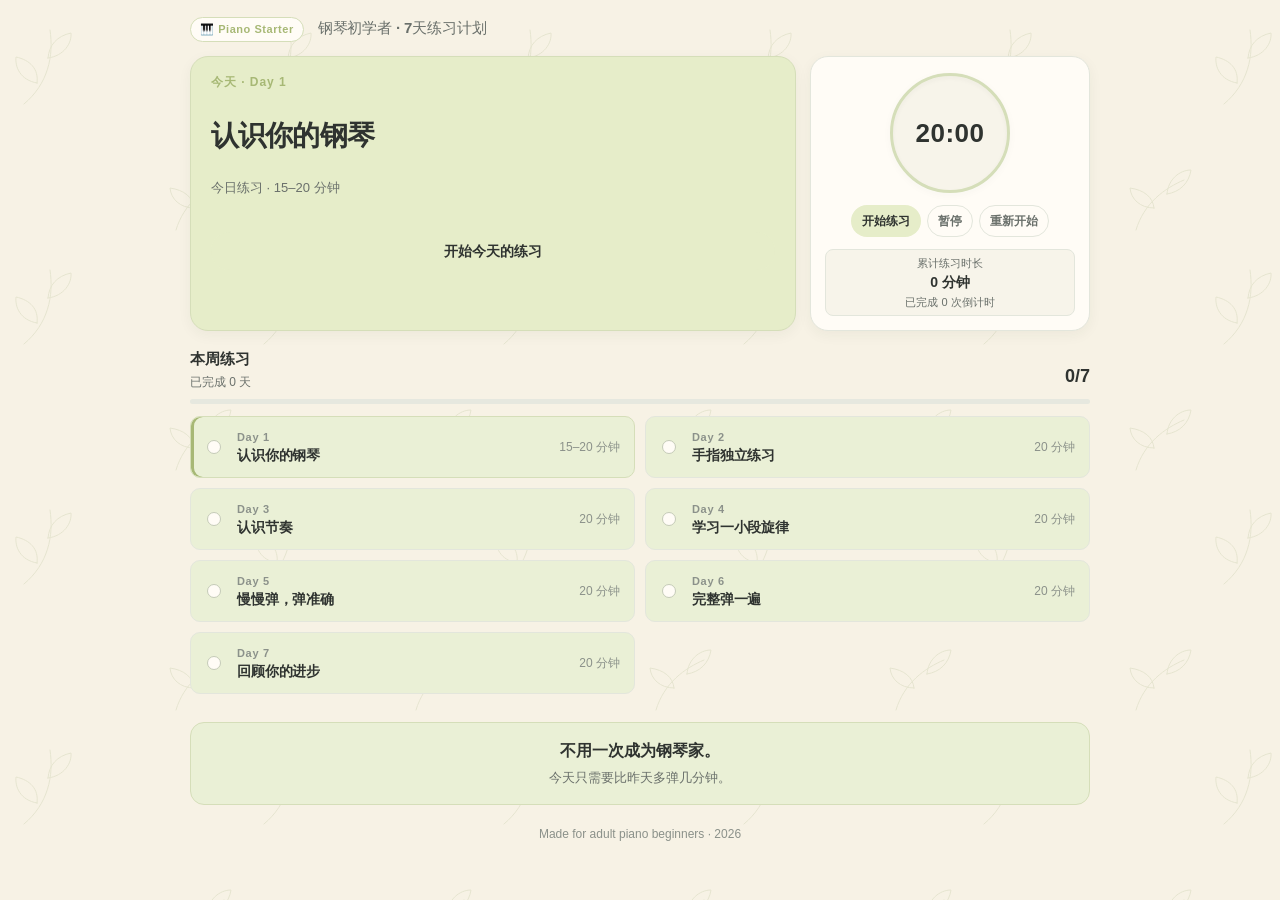
==== commit d1baa36f: "Move practice timer to homepage" ====
--- a/index.html
+++ b/index.html
@@ -19,22 +19,44 @@
 
     <main class="container">
 
-        <section class="today-panel" aria-labelledby="todayTitle">
-            <p class="today-kicker" id="todayLabel">今天 · Day 1</p>
-
-            <h2 id="todayTitle">认识你的钢琴</h2>
-
-            <p class="today-meta">
-                <span id="todayTime">今日练习 · 20 分钟</span>
-                <span id="todayDone" class="today-done">✓ 今天已完成</span>
-            </p>
-
-            <button id="startButton" class="main-button" type="button">
-                开始今天的练习
-            </button>
-
-            <p id="message" class="encouragement"></p>
-        </section>
+        <div class="today-hero-layout">
+            <section class="today-panel" aria-labelledby="todayTitle">
+                <p class="today-kicker" id="todayLabel">今天 · Day 1</p>
+
+                <h2 id="todayTitle">认识你的钢琴</h2>
+
+                <p class="today-meta">
+                    <span id="todayTime">今日练习 · 20 分钟</span>
+                    <span id="todayDone" class="today-done">✓ 今天已完成</span>
+                </p>
+
+                <button id="startButton" class="main-button" type="button">
+                    开始今天的练习
+                </button>
+
+                <p id="message" class="encouragement"></p>
+            </section>
+
+            <section class="timer-section" aria-label="练习计时器">
+                <div class="timer-dial-wrapper">
+                    <div id="timer" class="timer">20:00</div>
+                </div>
+
+                <div class="timer-buttons">
+                    <button id="startTimer" class="timer-button" type="button">开始练习</button>
+                    <button id="pauseTimer" class="timer-button secondary" type="button">暂停</button>
+                    <button id="resetTimer" class="timer-button secondary" type="button">重新开始</button>
+                </div>
+
+                <div class="practice-stats" aria-label="练习统计">
+                    <div class="practice-stat">
+                        <span class="practice-stat-label">累计练习时长</span>
+                        <strong id="totalPracticeDuration">0 分钟</strong>
+                        <span id="completedTimerCount" class="practice-stat-detail">已完成 0 次倒计时</span>
+                    </div>
+                </div>
+            </section>
+        </div>
 
 
         <section class="week-section" aria-labelledby="weekHeading">
@@ -163,25 +185,6 @@
                 <h3>小提示</h3>
                 <p id="modalTip">不需要追求速度，先熟悉键盘的位置。</p>
             </div>
-
-
-            <section class="timer-section" aria-label="练习计时器">
-                <div id="timer" class="timer">20:00</div>
-
-                <div class="timer-buttons">
-                    <button id="startTimer" class="timer-button" type="button">Start</button>
-                    <button id="pauseTimer" class="timer-button secondary" type="button">Pause</button>
-                    <button id="resetTimer" class="timer-button secondary" type="button">Reset</button>
-                </div>
-
-                <div class="practice-stats" aria-label="练习统计">
-                    <div class="practice-stat">
-                        <span class="practice-stat-label">累计练习时长</span>
-                        <strong id="totalPracticeDuration">0 分钟</strong>
-                        <span id="completedTimerCount" class="practice-stat-detail">已完成 0 次倒计时</span>
-                    </div>
-                </div>
-            </section>
 
 
             <div class="video-placeholder">
@@ -218,6 +221,22 @@
     </div>
 
 
+    <div id="confirmModal" class="modal" role="dialog" aria-modal="true" aria-labelledby="confirmTitle">
+        <div class="confirm-modal-content">
+            <h3 id="confirmTitle" class="confirm-modal-title">要练习 Day 1 吗？</h3>
+            <p id="confirmSubtitle" class="confirm-modal-subtitle">认识你的钢琴</p>
+            <div class="confirm-modal-actions">
+                <button id="confirmYesButton" class="confirm-action-yes" type="button">
+                    是
+                </button>
+                <button id="confirmNoButton" class="confirm-action-no" type="button">
+                    不，我要自己选择
+                </button>
+            </div>
+        </div>
+    </div>
+
+
     <footer>
         <p>Made for adult piano beginners · 2026</p>
     </footer>
--- a/style.css
+++ b/style.css
@@ -22,7 +22,6 @@
 html { scroll-behavior: smooth; }
 
 body {
-    min-width: 320px;
     background: var(--canvas);
     color: var(--text);
     font-family: -apple-system, BlinkMacSystemFont, "Segoe UI", "PingFang SC", "Microsoft YaHei", sans-serif;
@@ -307,48 +306,93 @@
 }
 
 
-/* Timer inside modal */
+/* Homepage Hero Layout & Circular Timer */
+.today-hero-layout {
+    display: grid;
+    grid-template-columns: minmax(0, 1fr) 280px;
+    gap: 14px;
+    align-items: stretch;
+    margin-top: 8px;
+}
+
+.today-hero-layout .today-panel {
+    margin-top: 0;
+    display: flex;
+    flex-direction: column;
+    justify-content: space-between;
+}
+
 .timer-section {
-    margin: 4px 0 14px;
-    padding: 14px 14px 12px;
+    display: flex;
+    flex-direction: column;
+    align-items: center;
+    justify-content: space-between;
+    margin: 0;
+    padding: 16px 14px 14px;
+    border: 1px solid var(--line);
+    border-radius: var(--radius-lg);
+    background: var(--surface);
+    box-shadow: var(--shadow);
     text-align: center;
-    border: 1px solid var(--line);
-    border-radius: var(--radius-md);
+}
+
+.timer-dial-wrapper {
+    display: flex;
+    align-items: center;
+    justify-content: center;
+    width: 100%;
+    margin-bottom: 12px;
+}
+
+.timer {
+    display: flex;
+    align-items: center;
+    justify-content: center;
+    width: 120px;
+    height: 120px;
+    margin: 0 auto;
+    border: 3px solid var(--accent-line);
+    border-radius: 50%;
     background: var(--surface-soft);
-}
-
-.timer {
-    max-width: 280px;
-    margin: 0 auto 10px;
-    padding: 10px 12px 8px;
-    border: 1px solid var(--accent-line);
-    border-radius: var(--radius-sm);
-    background: var(--surface);
-    color: var(--text);
-    font-size: 36px;
+    color: var(--text);
+    font-size: 26px;
     font-variant-numeric: tabular-nums;
     font-weight: 650;
-    letter-spacing: .04em;
+    letter-spacing: .02em;
     line-height: 1;
+    box-shadow: inset 0 2px 5px rgba(47, 51, 48, .04), 0 2px 8px rgba(47, 51, 48, .03);
+    transition: border-color 200ms ease, box-shadow 200ms ease;
+}
+
+.timer.is-running {
+    border-color: var(--accent-strong);
+    box-shadow: inset 0 2px 5px rgba(47, 51, 48, .04), 0 0 0 3px rgba(167, 184, 117, .28);
 }
 
 .timer-buttons {
     display: flex;
     justify-content: center;
-    gap: 8px;
+    gap: 6px;
     flex-wrap: wrap;
+    width: 100%;
+    margin-bottom: 12px;
 }
 
 .timer-button {
-    min-height: 34px;
-    padding: 5px 13px;
+    min-height: 32px;
+    padding: 5px 10px;
+    border: 1px solid transparent;
+    border-radius: 999px;
     background: var(--accent);
     color: var(--text);
-    font-size: 13px;
-    font-weight: 650;
-}
-
-.timer-button:hover { background: var(--accent-hover); }
+    font-size: 12px;
+    font-weight: 650;
+    cursor: pointer;
+    white-space: nowrap;
+    transition: background-color 160ms ease, border-color 160ms ease, color 160ms ease, transform 160ms ease;
+}
+
+.timer-button:hover { background: var(--accent-hover); transform: translateY(-1px); }
 
 .timer-button.secondary {
     border-color: var(--line);
@@ -369,13 +413,16 @@
     color: #fffcf6;
 }
 
-.practice-stats { margin-top: 10px; text-align: left; }
+.practice-stats {
+    width: 100%;
+    text-align: center;
+}
 
 .practice-stat {
-    padding: 8px 10px;
+    padding: 6px 8px;
     border: 1px solid var(--line);
     border-radius: 8px;
-    background: var(--surface);
+    background: var(--surface-soft);
 }
 
 .timer-section .practice-stat-label,
@@ -383,13 +430,32 @@
     display: block;
     color: var(--muted);
     font-size: 11px;
+    line-height: 1.35;
 }
 
 .timer-section .practice-stat strong {
     display: block;
     margin: 1px 0;
-    font-size: 15px;
-    font-weight: 650;
+    font-size: 14px;
+    font-weight: 650;
+    color: var(--text);
+}
+
+.main-button.is-started {
+    cursor: default;
+    opacity: 0.9;
+}
+
+.main-button.is-started:hover {
+    transform: none;
+    background: var(--accent);
+}
+
+@media (max-width: 680px) {
+    .today-hero-layout {
+        grid-template-columns: 1fr;
+        gap: 12px;
+    }
 }
 
 /* Modal */
@@ -423,6 +489,28 @@
     animation: modalAppear 180ms ease;
 }
 
+@media (pointer: fine) {
+    #modalDay,
+    #modalTitle {
+        cursor: grab;
+    }
+
+    .modal-content.is-window-dragging {
+        user-select: none;
+    }
+
+    .modal-content.is-window-dragging #modalDay,
+    .modal-content.is-window-dragging #modalTitle {
+        cursor: grabbing;
+    }
+}
+
+#practiceModal.is-window-positioned .modal-content {
+    position: absolute;
+    margin: 0;
+    transform: none;
+}
+
 @keyframes modalAppear {
     from { opacity: 0; transform: translateY(8px); }
     to { opacity: 1; transform: translateY(0); }
@@ -791,4 +879,88 @@
     background-color: #F7F2E5;
     background-image: url("data:image/svg+xml,%3Csvg xmlns='http://www.w3.org/2000/svg' width='240' height='240' viewBox='0 0 240 240'%3E%3Cg fill='none' stroke='%2395A66B' stroke-width='1' stroke-linecap='round' stroke-linejoin='round' opacity='.18'%3E%3Cpath d='M24 104 C48 84 54 56 50 30'/%3E%3Cpath d='M37 83 C20 80 15 67 16 57 C30 60 39 69 37 83Z'/%3E%3Cpath d='M48 58 C64 56 72 43 71 33 C57 36 49 45 48 58Z'/%3E%3Cpath d='M176 230 C184 203 205 188 224 180'/%3E%3Cpath d='M194 208 C180 208 171 199 170 188 C184 190 193 197 194 208Z'/%3E%3Cpath d='M207 194 C208 179 220 170 231 170 C229 183 220 192 207 194Z'/%3E%3C/g%3E%3C/svg%3E");
     background-repeat: repeat;
+}
+
+/* Confirm Modal */
+.confirm-modal-content {
+    position: relative;
+    width: min(380px, calc(100vw - 32px));
+    padding: 26px 22px 22px;
+    border: 1px solid var(--line);
+    border-radius: var(--radius-lg);
+    background: var(--surface);
+    box-shadow: 0 18px 50px rgba(47, 51, 48, .14);
+    text-align: center;
+    animation: modalAppear 180ms ease;
+}
+
+.confirm-modal-title {
+    margin-bottom: 6px;
+    color: var(--text);
+    font-size: 19px;
+    font-weight: 650;
+    letter-spacing: -.02em;
+    line-height: 1.3;
+}
+
+.confirm-modal-subtitle {
+    margin-bottom: 20px;
+    color: var(--muted);
+    font-size: 13px;
+    line-height: 1.4;
+}
+
+.confirm-modal-actions {
+    display: flex;
+    gap: 10px;
+    justify-content: center;
+    flex-wrap: wrap;
+}
+
+.confirm-action-yes,
+.confirm-action-no {
+    min-height: 38px;
+    padding: 8px 16px;
+    border-radius: 999px;
+    cursor: pointer;
+    font-size: 14px;
+    font-weight: 650;
+    transition: background-color 160ms ease, border-color 160ms ease, color 160ms ease, transform 160ms ease;
+}
+
+.confirm-action-yes {
+    flex: 1 1 90px;
+    border: 1px solid transparent;
+    background: var(--accent);
+    color: var(--text);
+}
+
+.confirm-action-yes:hover {
+    background: var(--accent-hover);
+    transform: translateY(-1px);
+}
+
+.confirm-action-no {
+    flex: 1.6 1 150px;
+    border: 1px solid var(--line);
+    background: var(--surface);
+    color: var(--muted);
+}
+
+.confirm-action-no:hover {
+    border-color: var(--accent-line);
+    background: var(--accent-soft);
+    color: var(--text);
+}
+
+@media (max-width: 420px) {
+    .confirm-modal-actions {
+        flex-direction: column;
+    }
+
+    .confirm-action-yes,
+    .confirm-action-no {
+        width: 100%;
+        flex: 1 1 auto;
+    }
 }
